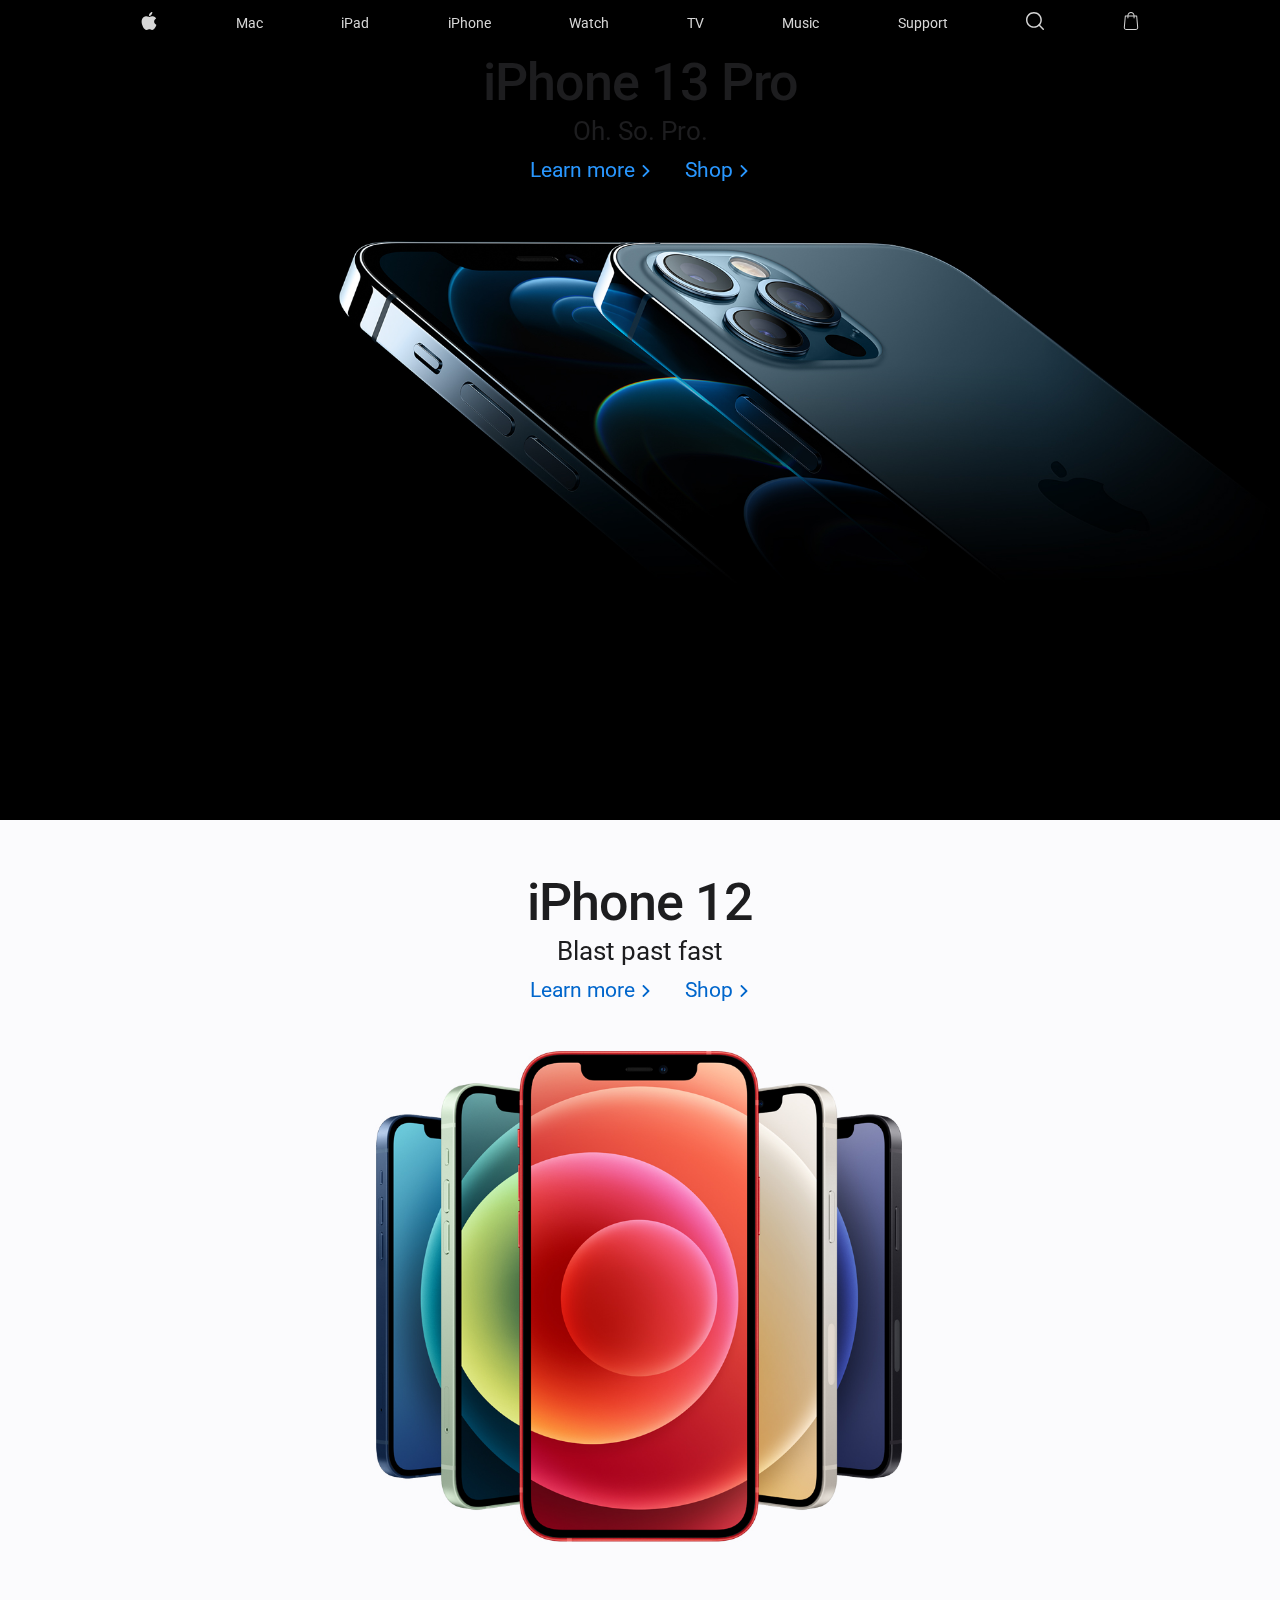
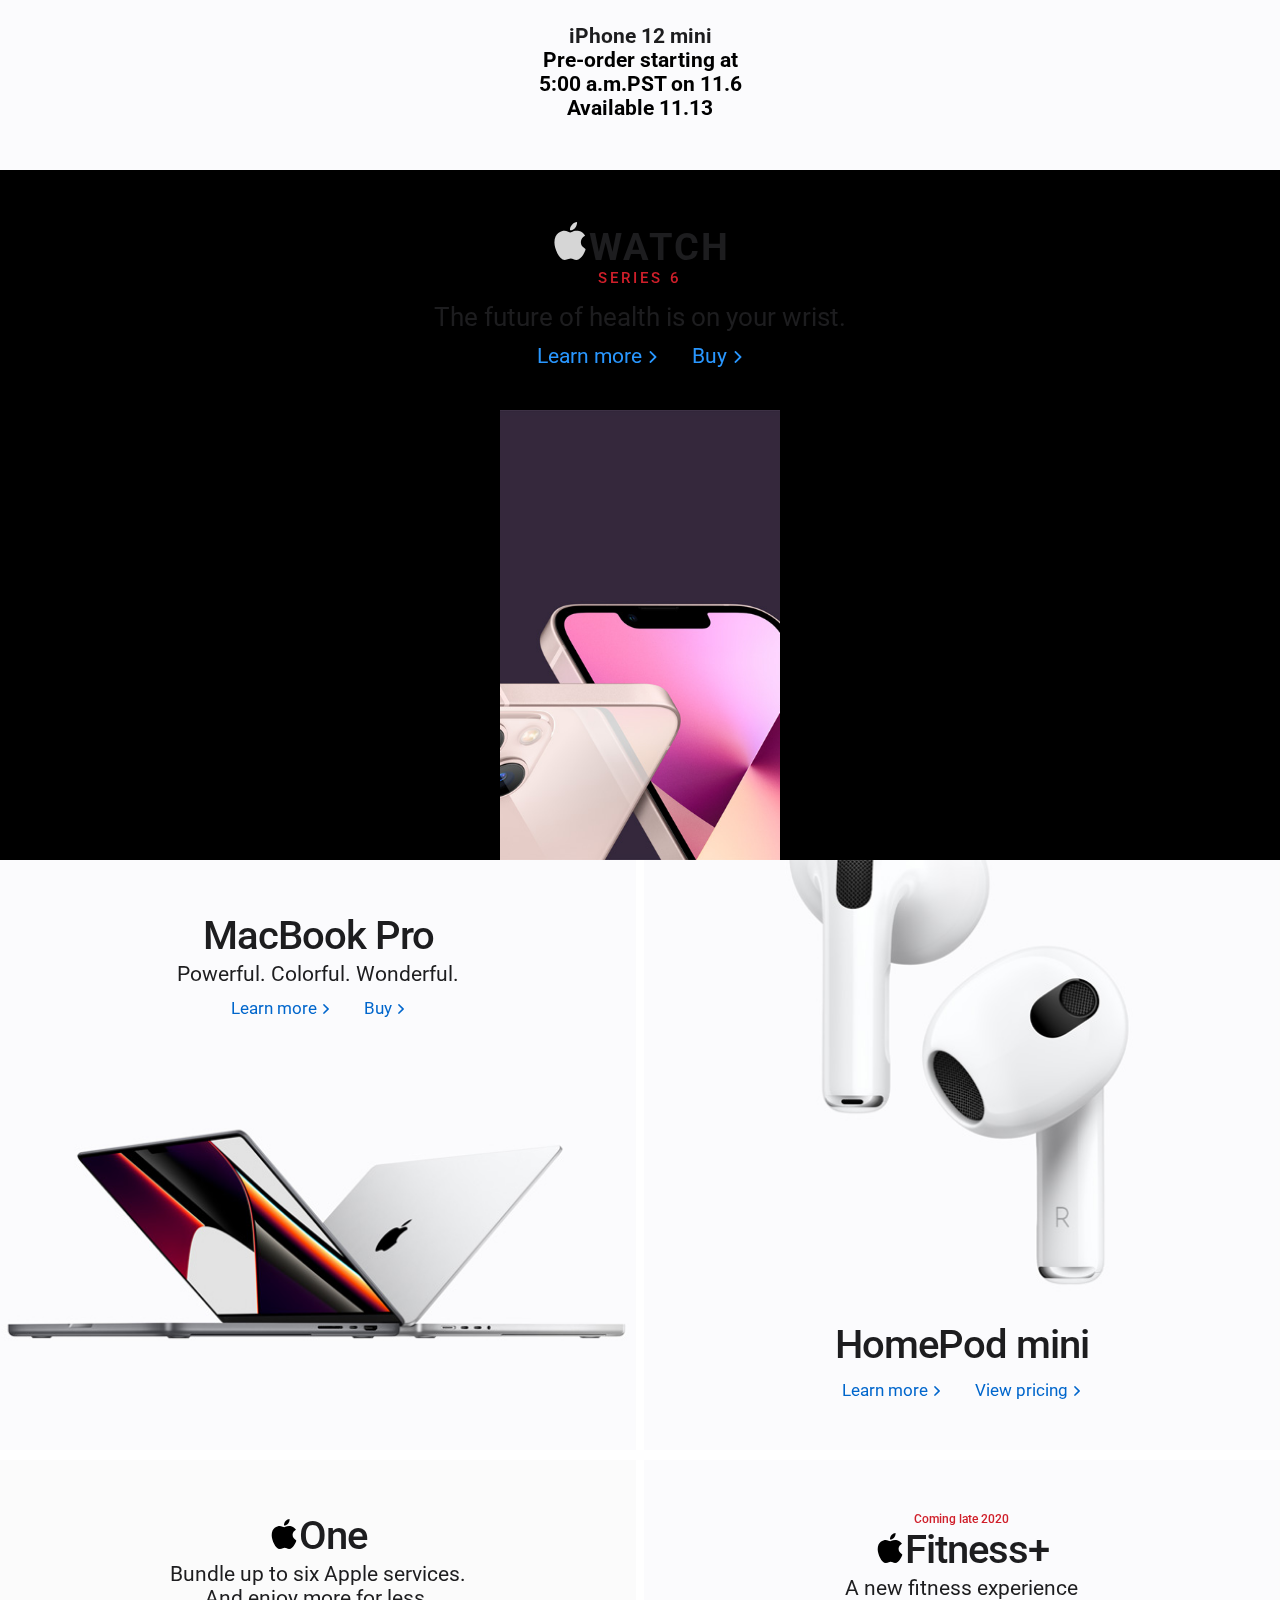
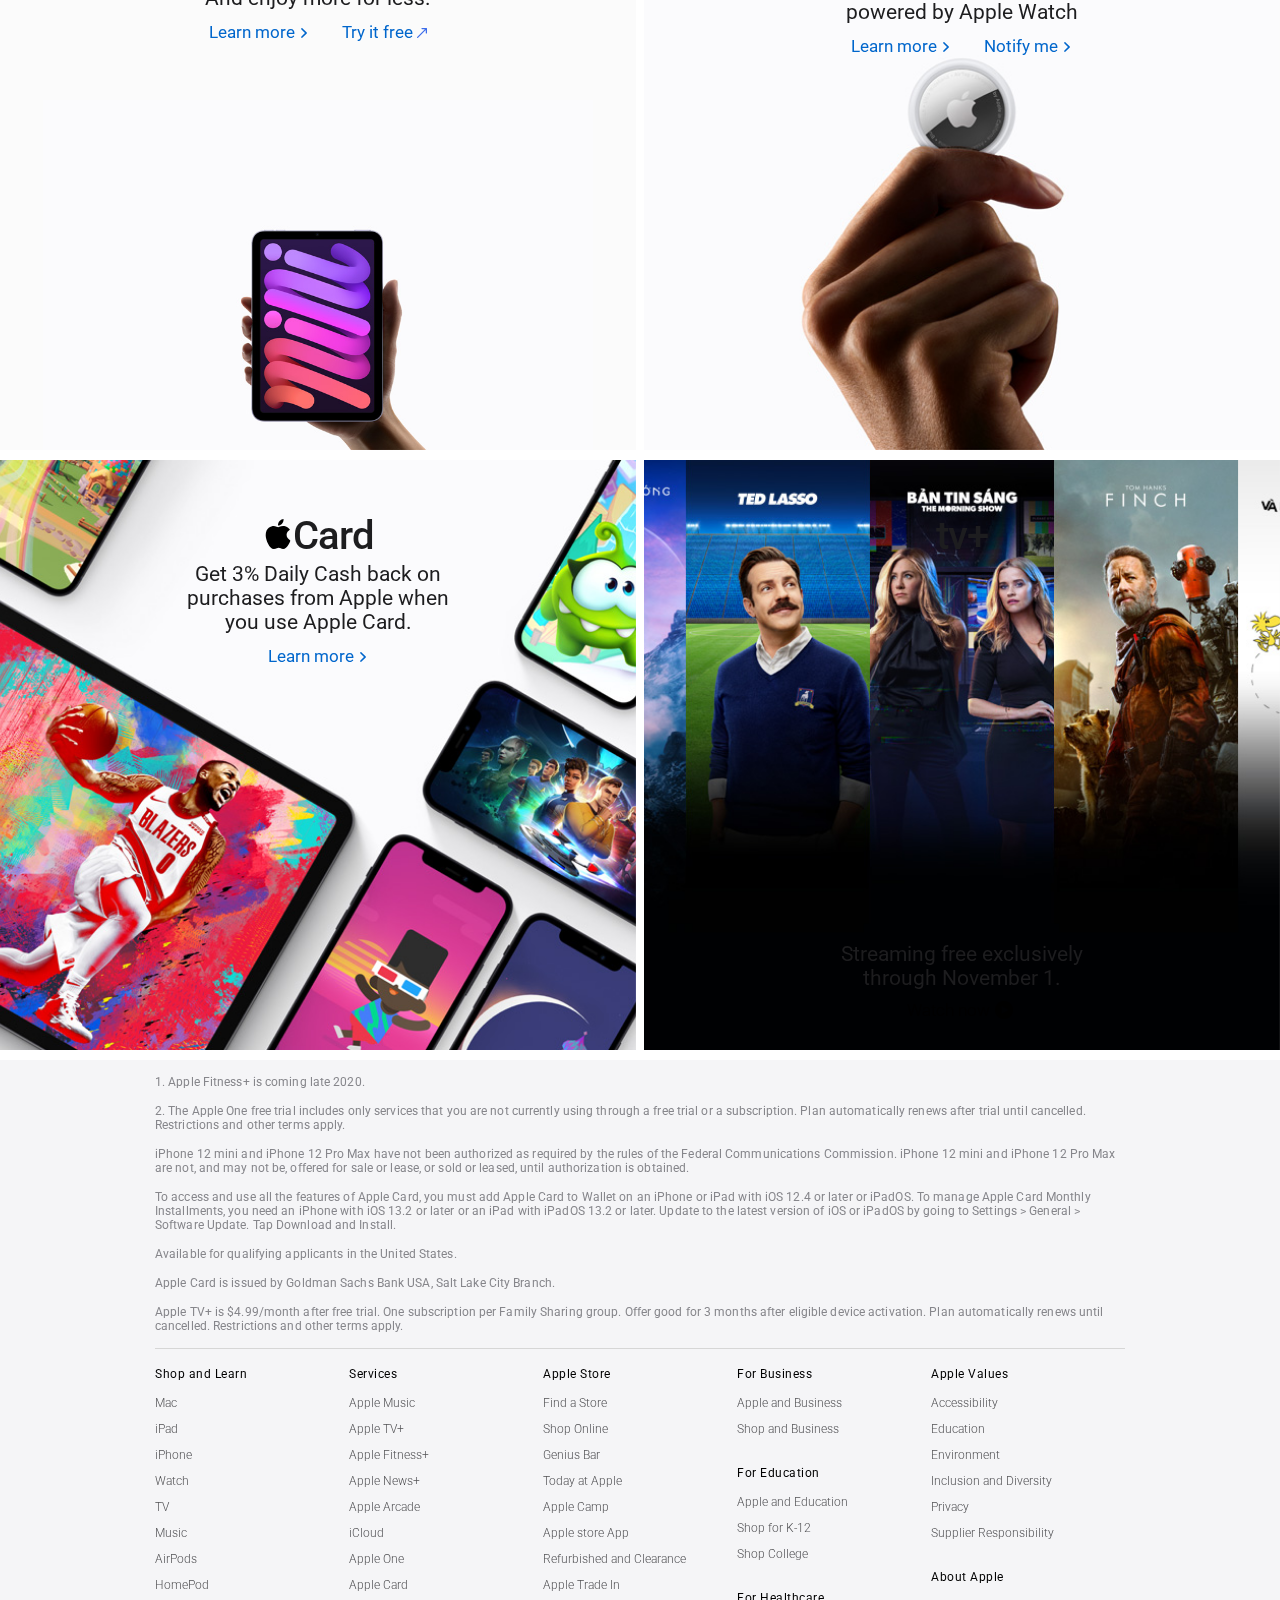
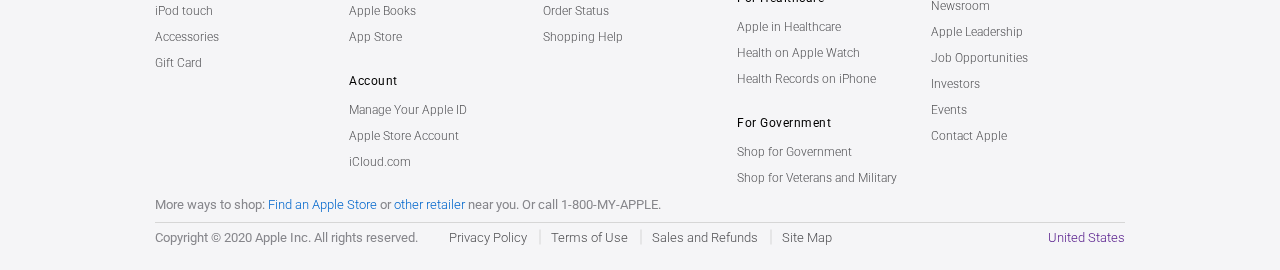
==== apple-clone/index.html @ 01c91af1 "add more img and edit title" ====
<!DOCTYPE html>
<html lang="en">
  <head>
    <meta charset="UTF-8" />
    <meta name="viewport" content="width=device-width, initial-scale=1.0" />
    <link
      href="https://fonts.googleapis.com/css2?family=Roboto:wght@300;400;500;700&display=swap"
      rel="stylesheet"
    />
    <link rel="stylesheet" href="style.css" />
    <link rel="icon" href="./img/fav-icon.png" type="image/x-icon" />
    <title>Apple (Hoàng Anh)</title>
  </head>
  <body>
    <!-- Header -->
    <header>
      <ul>
        <li><img src="./svg/apple.svg" alt="apple" /></li>
        <li>Mac</li>
        <li>iPad</li>
        <li>iPhone</li>
        <li>Watch</li>
        <li>TV</li>
        <li>Music</li>
        <li>Support</li>
        <li><img src="./svg/search.svg" alt="search" /></li>
        <li><img src="./svg/shopping-bag.svg" alt="shopping bag" /></li>
      </ul>
    </header>

    <!-- information -->
    <!-- <div class="information">
      <a href=""
        >Evaluate COVID-19 symptoms and understand next steps
        <img src="./svg/right-arrow.svg" alt="" />
      </a>
    </div>
    <div class="information information-2">
      <a href="">Shop online </a> and fet free, no-contact delivery, Specialist
      help, and more.
    </div> -->

    <!-- SECTIONS -->
    <section class="section1">
      <div
        class="background"
        style="background-image: url(./img/iPhone\ 12.jpg)"
      ></div>

      <div class="top__title">
        <h1>iPhone 13 Pro</h1>
        <h3>Oh. So. Pro.</h3>
        <div class="top__title--links">
          <a href=""
            >Learn more <img src="./svg/right-arrow-blue.svg" alt=""
          /></a>
          <a href="">Shop <img src="./svg/right-arrow-blue.svg" alt="" /></a>
        </div>
      </div>

      <!-- <div class="bottom__title">
        <h2>iPhone 12 pro Max</h2>
        <h2>Pre-order starting at</h2>
        <h2>5:00 a.m.PST on 11.6</h2>
        <h2>Available 11.13</h2>
      </div> -->
    </section>

    <section class="section2">
      <div
        class="background"
        style="background-image: url(./img/s-2.jpg)"
      ></div>

      <div class="top__title">
        <h1 class="black">iPhone 12</h1>
        <h3 class="black">Blast past fast</h3>
        <div class="top__title--links">
          <a href="" class="dark-blue"
            >Learn more <img src="./svg/right-arrow-darkBlue.svg" alt=""
          /></a>
          <a href="" class="dark-blue"
            >Shop <img src="./svg/right-arrow-darkBlue.svg" alt=""
          /></a>
        </div>
      </div>

      <div class="bottom__title">
        <h2 class="black">iPhone 12 mini</h2>
        <h2>Pre-order starting at</h2>
        <h2>5:00 a.m.PST on 11.6</h2>
        <h2>Available 11.13</h2>
      </div>
    </section>

    <section class="section3">
      <div
        class="background"
        style="background-image: url(./img/test/ip132.jpg)"
      ></div>

      <div class="top__title">
        <h1><img src="./svg/apple.svg" alt="apple" />WATCH</h1>
        <h4>SERIES 6</h4>
        <h3>The future of health is on your wrist.</h3>
        <div class="top__title--links">
          <a href=""
            >Learn more <img src="./svg/right-arrow-blue.svg" alt=""
          /></a>
          <a href="">Buy <img src="./svg/right-arrow-blue.svg" alt="" /></a>
        </div>
      </div>
    </section>

    <section class="section4">
      <div class="row">
        <div class="section4__item">
          <div
            class="background"
            style="background-image: url(./img/test/tile_macbookpro__cx0ur0qg9biq_large.jpg)"
          ></div>

          <div class="top__title">
            <h1 class="black">MacBook Pro</h1>
            <h3 class="black">Powerful. Colorful. Wonderful.</h3>
            <div class="top__title--links">
              <a href="" class="dark-blue"
                >Learn more <img src="./svg/right-arrow-darkBlue.svg" alt=""
              /></a>
              <a href="" class="dark-blue"
                >Buy <img src="./svg/right-arrow-darkBlue.svg" alt=""
              /></a>
            </div>
          </div>
        </div>

        <div class="section4__item">
          <div
            class="background"
            style="background-image: url(./img/test/tile_airpods__fuv6vgn42y2q_large.jpg)"
          ></div>

          <div class="top__title">
            <div class="homePod">
              <h1 class="black">HomePod mini</h1>
              <div class="top__title--links">
                <a href="" class="dark-blue"
                  >Learn more <img src="./svg/right-arrow-darkBlue.svg" alt=""
                /></a>
                <a href="" class="dark-blue"
                  >View pricing
                  <img src="./svg/right-arrow-darkBlue.svg" alt=""
                /></a>
              </div>
            </div>
          </div>
        </div>
      </div>

      <div class="row">
        <div class="section4__item">
          <div
            class="background one"
            style="background-image: url(./img/test/promo_ipad_mini__spq4zjcuuaie_large.jpg)"
          ></div>

          <div class="top__title">
            <h1 class="black">
              <img src="./svg/apple _black.svg" alt="apple" />One
            </h1>
            <h3 class="black">
              Bundle up to six Apple services. And enjoy more for less.
            </h3>
            <div class="top__title--links">
              <a href="" class="dark-blue"
                >Learn more <img src="./svg/right-arrow-darkBlue.svg" alt=""
              /></a>
              <a href="" class="dark-blue"
                >Try it free <img src="./svg/diagonal-arrow.svg" alt=""
              /></a>
            </div>
          </div>
        </div>

        <div class="section4__item">
          <div
            class="background"
            style="background-image: url(./img/test/promo_airtag__e6b73a64nno2_large.jpg)"
          ></div>

          <div class="top__title">
            <h4>Coming late 2020</h4>
            <h1 class="black">
              <img src="./svg/apple _black.svg" alt="apple" />Fitness+
            </h1>
            <h3 class="black">
              A new fitness experience powered by Apple Watch
            </h3>
            <div class="top__title--links">
              <a href="" class="dark-blue"
                >Learn more <img src="./svg/right-arrow-darkBlue.svg" alt=""
              /></a>
              <a href="" class="dark-blue"
                >Notify me <img src="./svg/right-arrow-darkBlue.svg" alt=""
              /></a>
            </div>
          </div>
        </div>
      </div>

      <div class="row">
        <div class="section4__item">
          <div
            class="background"
            style="background-image: url(./img/test/title_1.jpg)"
          ></div>

          <div class="top__title">
            <h1 class="black">
              <img src="./svg/apple _black.svg" alt="apple" />Card
            </h1>
            <h3 class="black">
              Get 3% Daily Cash back on purchases from Apple when you use Apple
              Card.
            </h3>
            <div class="top__title--links">
              <a href="" class="dark-blue"
                >Learn more <img src="./svg/right-arrow-darkBlue.svg" alt=""
              /></a>
            </div>
          </div>
        </div>

        <div class="section4__item">
          <div
            class="background"
            style="background-image: url(./img/test/title_2.jpg)"
          ></div>

          <div class="top__title">
            <h1 class="black">tv+</h1>
            <div class="subTitle">
              <h3 class="black">
                Streaming free exclusively through November 1.
              </h3>
              <a href="">Watch now <img src="./svg/play.svg" alt="" /></a>
            </div>
          </div>
        </div>
      </div>
    </section>

    <!-- FOOTER -->
    <footer class="footer">
      <div class="footer__wrapper">
        <ul>
          <li>1. Apple Fitness+ is coming late 2020.</li>
          <li>
            2. The Apple One free trial includes only services that you are not
            currently using through a free trial or a subscription. Plan
            automatically renews after trial until cancelled. Restrictions and
            other terms apply.
          </li>
          <li>
            iPhone 12 mini and iPhone 12 Pro Max have not been authorized as
            required by the rules of the Federal Communications Commission.
            iPhone 12 mini and iPhone 12 Pro Max are not, and may not be,
            offered for sale or lease, or sold or leased, until authorization is
            obtained.
          </li>
          <li>
            To access and use all the features of Apple Card, you must add Apple
            Card to Wallet on an iPhone or iPad with iOS 12.4 or later or
            iPadOS. To manage Apple Card Monthly Installments, you need an
            iPhone with iOS 13.2 or later or an iPad with iPadOS 13.2 or later.
            Update to the latest version of iOS or iPadOS by going to Settings >
            General > Software Update. Tap Download and Install.
          </li>
          <li>Available for qualifying applicants in the United States.</li>
          <li>
            Apple Card is issued by Goldman Sachs Bank USA, Salt Lake City
            Branch.
          </li>
          <li>
            Apple TV+ is $4.99/month after free trial. One subscription per
            Family Sharing group. Offer good for 3 months after eligible device
            activation. Plan automatically renews until cancelled. Restrictions
            and other terms apply.
          </li>
        </ul>

        <div class="footer__links">
          <div class="footer__links--column">
            <div class="footer__links--column-title">Shop and Learn</div>
            <a href="">Mac</a>
            <a href="">iPad</a>
            <a href="">iPhone</a>
            <a href="">Watch</a>
            <a href="">TV</a>
            <a href="">Music</a>
            <a href="">AirPods</a>
            <a href="">HomePod</a>
            <a href="">iPod touch</a>
            <a href="">Accessories</a>
            <a href="">Gift Card</a>
          </div>

          <div class="footer__links--column">
            <div class="footer__links--column-title">Services</div>
            <a href="">Apple Music</a>
            <a href="">Apple TV+</a>
            <a href="">Apple Fitness+</a>
            <a href="">Apple News+</a>
            <a href="">Apple Arcade</a>
            <a href="">iCloud</a>
            <a href="">Apple One</a>
            <a href="">Apple Card</a>
            <a href="">Apple Books</a>
            <a href="">App Store</a>
            <div class="footer__links--column-title">Account</div>
            <a href="">Manage Your Apple ID</a>
            <a href="">Apple Store Account</a>
            <a href="">iCloud.com</a>
          </div>

          <div class="footer__links--column">
            <div class="footer__links--column-title">Apple Store</div>
            <a href="">Find a Store</a>
            <a href="">Shop Online</a>
            <a href="">Genius Bar</a>
            <a href="">Today at Apple</a>
            <a href="">Apple Camp</a>
            <a href="">Apple store App</a>
            <a href="">Refurbished and Clearance</a>
            <a href="">Apple Trade In</a>
            <a href="">Order Status</a>
            <a href="">Shopping Help</a>
          </div>

          <div class="footer__links--column">
            <div class="footer__links--column-title">For Business</div>
            <a href="">Apple and Business</a>
            <a href="">Shop and Business</a>
            <div class="footer__links--column-title">For Education</div>
            <a href="">Apple and Education</a>
            <a href="">Shop for K-12</a>
            <a href="">Shop College</a>
            <div class="footer__links--column-title">For Healthcare</div>
            <a href="">Apple in Healthcare</a>
            <a href="">Health on Apple Watch</a>
            <a href="">Health Records on iPhone</a>
            <div class="footer__links--column-title">For Government</div>
            <a href="">Shop for Government</a>
            <a href="">Shop for Veterans and Military</a>
          </div>

          <div class="footer__links--column">
            <div class="footer__links--column-title">Apple Values</div>
            <a href="">Accessibility</a>
            <a href="">Education</a>
            <a href="">Environment</a>
            <a href="">Inclusion and Diversity</a>
            <a href="">Privacy</a>
            <a href="">Supplier Responsibility</a>
            <div class="footer__links--column-title">About Apple</div>
            <a href="">Newsroom</a>
            <a href="">Apple Leadership</a>
            <a href="">Job Opportunities</a>
            <a href="">Investors</a>
            <a href="">Events</a>
            <a href="">Contact Apple</a>
          </div>
        </div>

        <div class="footer__more">
          More ways to shop: <a href="">Find an Apple Store</a> or
          <a href="">other retailer</a> near you. Or call 1-800-MY-APPLE.
        </div>

        <div class="footer__copyright">
          <p>Copyright © 2020 Apple Inc. All rights reserved.</p>
          <a href="">United States</a>

          <div class="links">
            <a href="">Privacy Policy</a>
            <a href="">Terms of Use</a>
            <a href="">Sales and Refunds</a>
            <a href="">Site Map</a>
          </div>
        </div>
      </div>
    </footer>
  </body>
</html>
---- apple-clone/style.css ----
:root {
  --greyDark: #333333;
  --greyDark2: #1D1D1F;
  --greyLight: #d6d6d6;
  --greyLight2: #a1a1a6;
  --white: #f5f5f7;
  --text: #1d1d1f;
  --blue: #0071e3;
  --a: #2997ff;
}

* {
  margin: 0;
  padding: 0;
  -webkit-box-sizing: border-box;
          box-sizing: border-box;
}

body {
  font-family: "Roboto", sans-serif;
  font-size: 14px;
}

a {
  text-decoration: none;
  font-weight: 300;
}

a:hover {
  text-decoration: underline;
}

.black {
  color: var(--text) !important;
}

.dark-blue {
  color: #06c !important;
}

header {
  width: 100%;
  height: 45px;
  background: rgba(0, 0, 0, 0.8);
  position: fixed;
  top: 0;
  left: 0;
  z-index: 9999;
  -webkit-backdrop-filter: saturate(180%) blur(20px);
          backdrop-filter: saturate(180%) blur(20px);
}

header ul {
  height: 100%;
  width: 100%;
  max-width: 1000px;
  margin: auto;
  display: -webkit-box;
  display: -ms-flexbox;
  display: flex;
  -webkit-box-align: center;
      -ms-flex-align: center;
          align-items: center;
  -webkit-box-pack: justify;
      -ms-flex-pack: justify;
          justify-content: space-between;
  color: var(--greyLight);
}

header ul li {
  cursor: pointer;
  list-style: none;
}

header ul li:hover {
  color: #fff;
}

header ul li img {
  width: 18px;
  height: 18px;
}

.information {
  height: 45px;
  width: 100%;
  background: var(--blue);
  text-align: center;
  line-height: 45px;
  margin-top: 45px;
}

.information img {
  width: 10px;
}

.information a {
  color: #fff;
}

.information-2 {
  background: #fff;
  color: var(--text);
  margin: 0;
}

.information-2 a {
  color: var(--blue);
}

.top__title {
  margin-top: 52px;
  color: var(--greyDark2);
  text-align: center;
  z-index: 3;
}

.top__title h1 {
  font-size: 52px;
  font-weight: 500;
  letter-spacing: -1px;
}

.top__title h3 {
  margin-top: 3px;
  font-size: 26px;
  font-weight: 400;
}

.top__title h4 {
  font-size: 15px;
  font-weight: 500;
  letter-spacing: 3px;
  margin-bottom: 15px;
  color: #d01f2a;
}

.top__title--links {
  margin-top: 12px;
}

.top__title--links a {
  font-size: 21px;
  font-weight: 400;
  color: var(--a);
}

.top__title--links a:nth-child(2) {
  margin-left: 30px;
}

.top__title--links a img {
  width: 12px;
}

.bottom__title {
  position: absolute;
  left: 50%;
  -webkit-transform: translateX(-50%);
          transform: translateX(-50%);
  bottom: 50px;
  text-align: center;
  z-index: 3;
}

/* .bottom__title h2 {
  font-size: 21px;
  font-weight: 400;
  line-height: 30px;
  color: var(--greyLight2);
}

.bottom__title h2:nth-child(1) {
  color: var(--white);
  font-weight: 600;
}

.bottom__title h2:nth-child(4) {
  margin-top: 20px;
} */

.background {
  position: absolute;
  bottom: 0;
  left: 0;
  width: 100%;
  height: 120%;
  background-size: cover;
  background-position: center;
  z-index: -1;
}

.section1 {
  height: 820px;
  width: 100%;
  position: relative;
  overflow: hidden;
}

.section1 .background {
  top: -13%;
}

.section2 {
  height: 950px;
  position: relative;
  width: 100%;
  overflow: hidden;
}

.section2 .background {
  top: -13%;
}

.section3 {
  width: 100%;
  height: 690px;
  overflow: hidden;
  position: relative;
  background: #000;
}

.section3 h1 {
  font-size: 38px;
  font-weight: 700;
  letter-spacing: 2px;
}

.section3 h1 img {
  width: 38px;
}

.section3 .background {
  width: 280px;
  height: 450px;
  left: 50%;
  -webkit-transform: translateX(-50%);
          transform: translateX(-50%);
  z-index: 1;
}

.section4 {
  width: 100%;
  display: -webkit-box;
  display: -ms-flexbox;
  display: flex;
  -webkit-box-orient: vertical;
  -webkit-box-direction: normal;
      -ms-flex-direction: column;
          flex-direction: column;
  overflow: hidden;
}

.section4 .row {
  width: 100%;
  display: -webkit-box;
  display: -ms-flexbox;
  display: flex;
  -webkit-box-align: center;
      -ms-flex-align: center;
          align-items: center;
  -webkit-box-pack: justify;
      -ms-flex-pack: justify;
          justify-content: space-between;
  margin-bottom: 10px;
}

.section4__item {
  height: 590px;
  -webkit-box-flex: 0.497;
      -ms-flex: 0.497;
          flex: 0.497;
  position: relative;
  overflow: hidden;
  display: -webkit-box;
  display: -ms-flexbox;
  display: flex;
  width: 100%;
  -webkit-box-pack: center;
      -ms-flex-pack: center;
          justify-content: center;
  background: #fbfbfb;
}

.section4__item h1 {
  font-size: 40px;
}

.section4__item h1 img {
  width: 30px;
}

.section4__item h3 {
  max-width: 298px;
  font-size: 21px;
  font-weight: 400;
}

.section4__item h4 {
  font-size: 12px;
  letter-spacing: normal;
  margin-bottom: 0;
}

.section4__item a {
  font-size: 17px;
}

.section4__item a img {
  width: 10px;
}

.section4__item .background {
  height: 100%;
  left: 50%;
  -webkit-transform: translateX(-50%);
          transform: translateX(-50%);
  z-index: 2;
}

.section4__item .homePod {
  position: absolute;
  left: 50%;
  -webkit-transform: translateX(-50%);
          transform: translateX(-50%);
  bottom: 50px;
}

.section4__item .one {
  width: 550px;
  height: 350px;
}

.section4__item .subTitle {
  position: absolute;
  bottom: 30px;
  left: 50%;
  -webkit-transform: translateX(-50%);
          transform: translateX(-50%);
}

.section4__item .subTitle a {
  height: 20px;
  width: 110px;
  margin: auto;
  margin-top: 10px;
  color: #000;
  display: -webkit-box;
  display: -ms-flexbox;
  display: flex;
  -webkit-box-align: center;
      -ms-flex-align: center;
          align-items: center;
}

.section4__item .subTitle a img {
  width: 18px;
  margin-left: 5px;
}

.footer {
  width: 100%;
  height: 810px;
  background: var(--white);
  display: -webkit-box;
  display: -ms-flexbox;
  display: flex;
  -webkit-box-pack: center;
      -ms-flex-pack: center;
          justify-content: center;
}

.footer__wrapper {
  width: 970px;
}

.footer ul {
  font-size: 12px;
  list-style: none;
  color: #86868b;
  border-bottom: 1px solid var(--greyLight);
}

.footer ul li {
  margin: 15px 0;
  letter-spacing: 0.1px;
}

.footer__links {
  width: 100%;
  display: -webkit-box;
  display: -ms-flexbox;
  display: flex;
}

.footer__links--column {
  width: 200px;
  display: -webkit-box;
  display: -ms-flexbox;
  display: flex;
  -webkit-box-orient: vertical;
  -webkit-box-direction: normal;
      -ms-flex-direction: column;
          flex-direction: column;
}

.footer__links--column-title {
  font-weight: 400;
  font-size: 12px;
  margin-top: 18px;
  margin-bottom: 15px;
  letter-spacing: 0.5px;
}

.footer__links--column a {
  font-size: 12px;
  color: #515154;
  margin-bottom: 12px;
}

.footer__more {
  font-size: 13px;
  color: #86868b;
  padding-bottom: 10px;
  border-bottom: 1px solid var(--greyLight);
}

.footer__more a {
  color: #06c;
}

.footer__copyright {
  width: 100%;
  height: 20px;
  display: -webkit-box;
  display: -ms-flexbox;
  display: flex;
  -webkit-box-align: center;
      -ms-flex-align: center;
          align-items: center;
  -webkit-box-pack: justify;
      -ms-flex-pack: justify;
          justify-content: space-between;
  font-size: 13px;
  color: #86868b;
  margin-top: 4px;
  position: relative;
}

.footer__copyright .links {
  position: absolute;
  top: 50%;
  left: 50%;
  -webkit-transform: translate(-50%, -50%);
          transform: translate(-50%, -50%);
}

.footer__copyright .links a {
  padding: 0 10px;
  color: #515154;
  border-left: 1px solid var(--greyLight);
}

.footer__copyright .links a:nth-child(1) {
  border: none;
}
/*# sourceMappingURL=style.css.map */
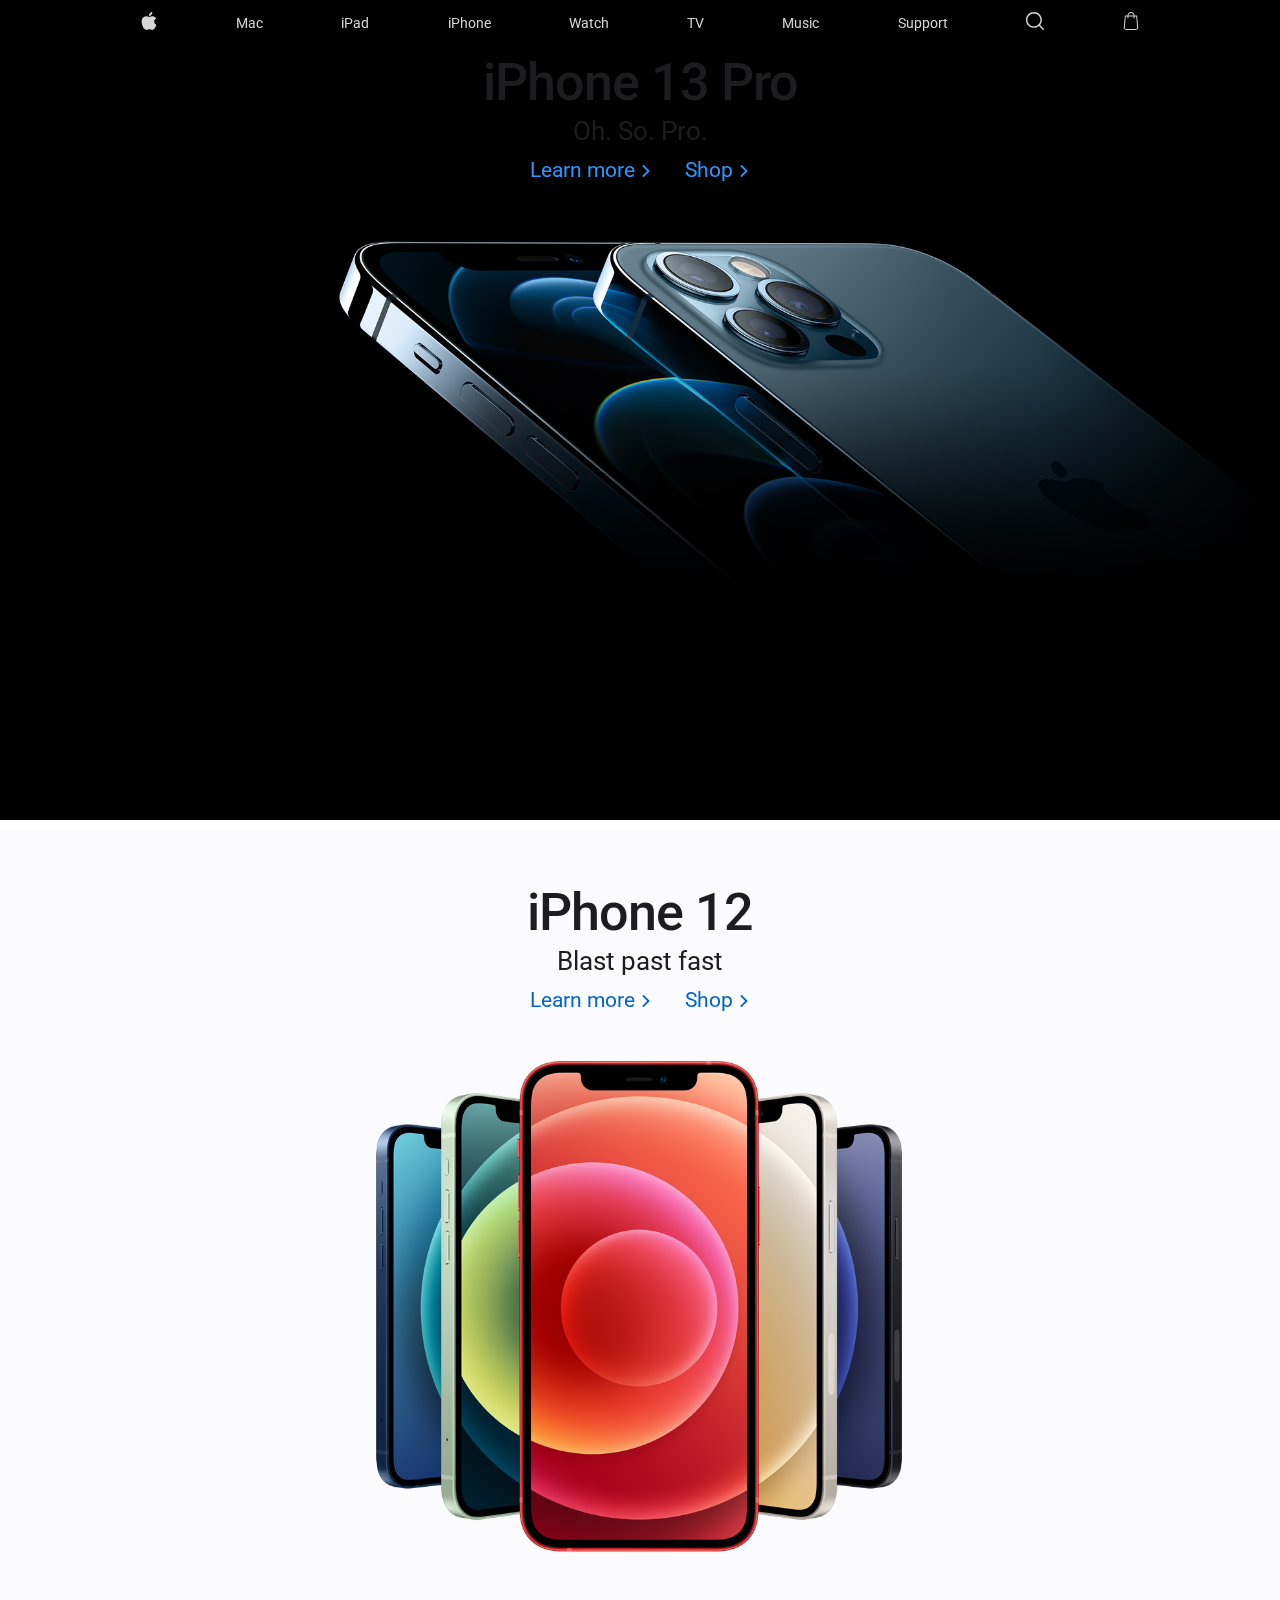
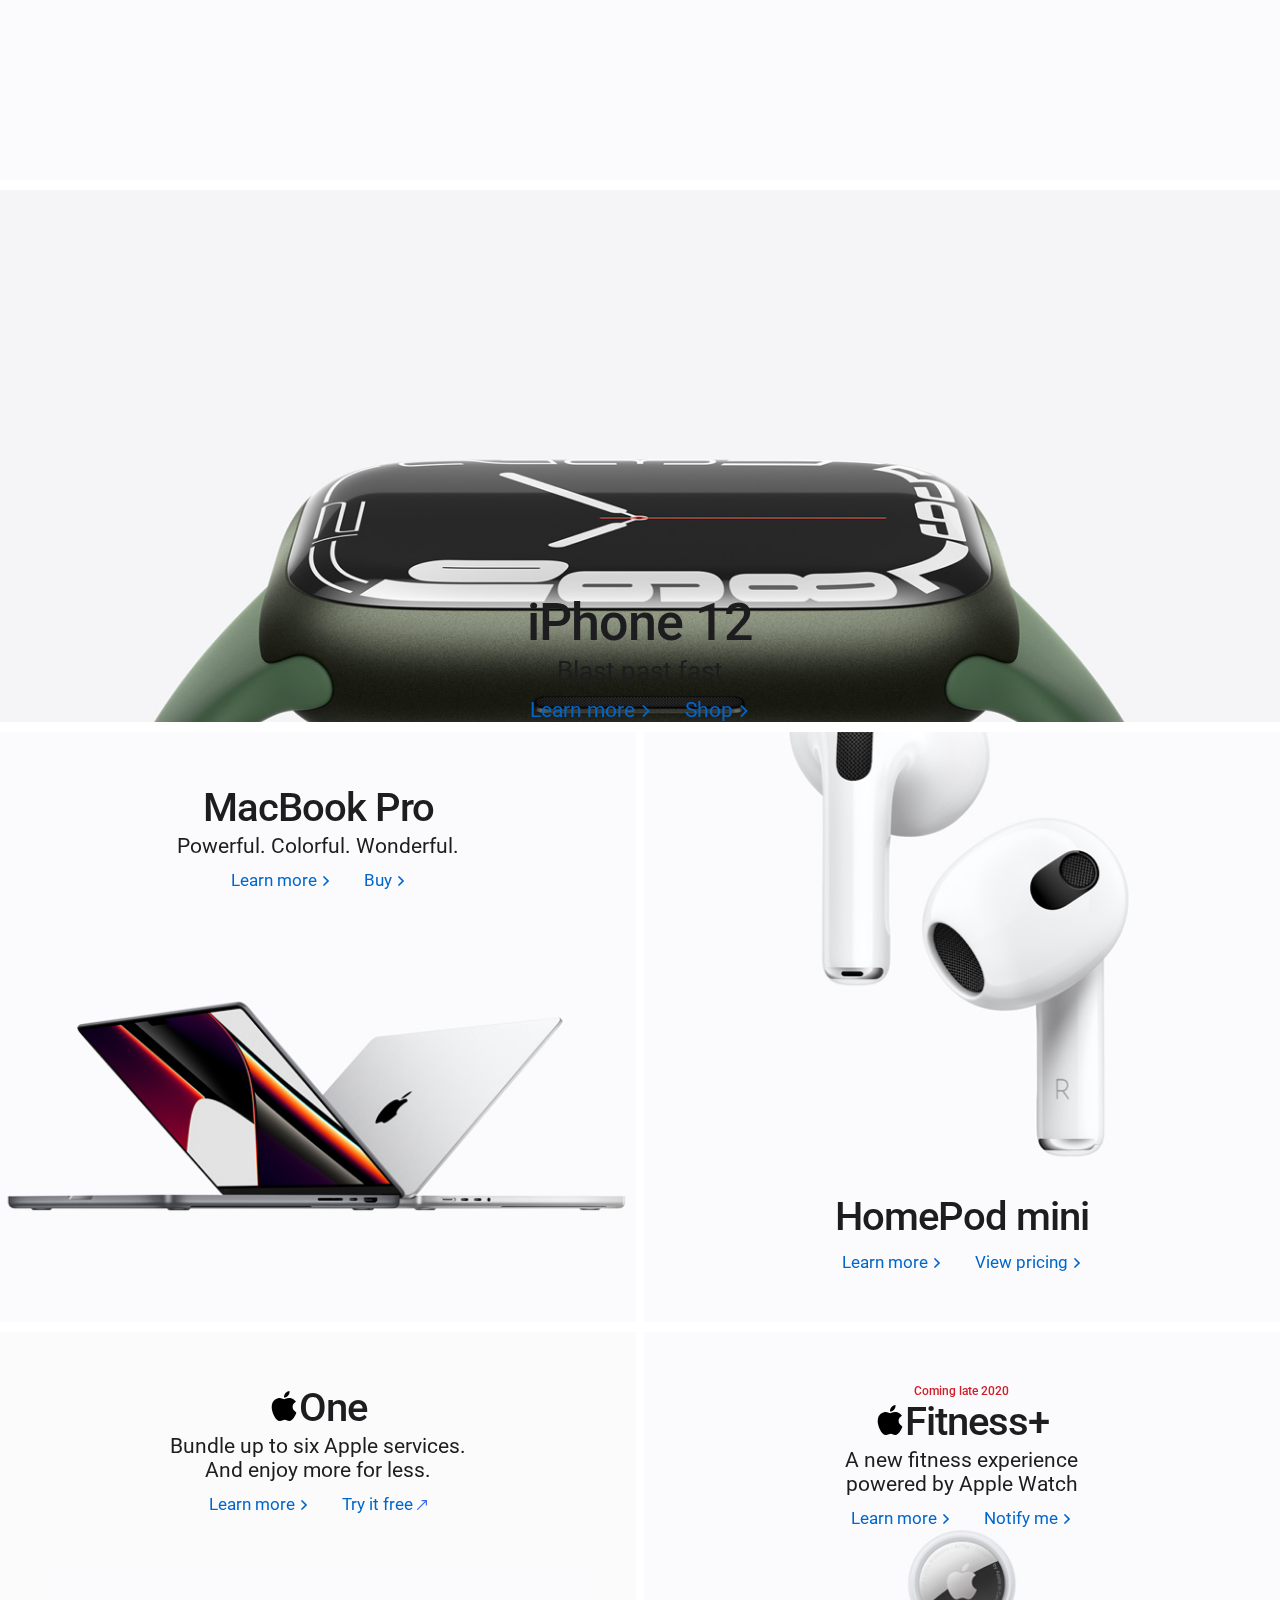
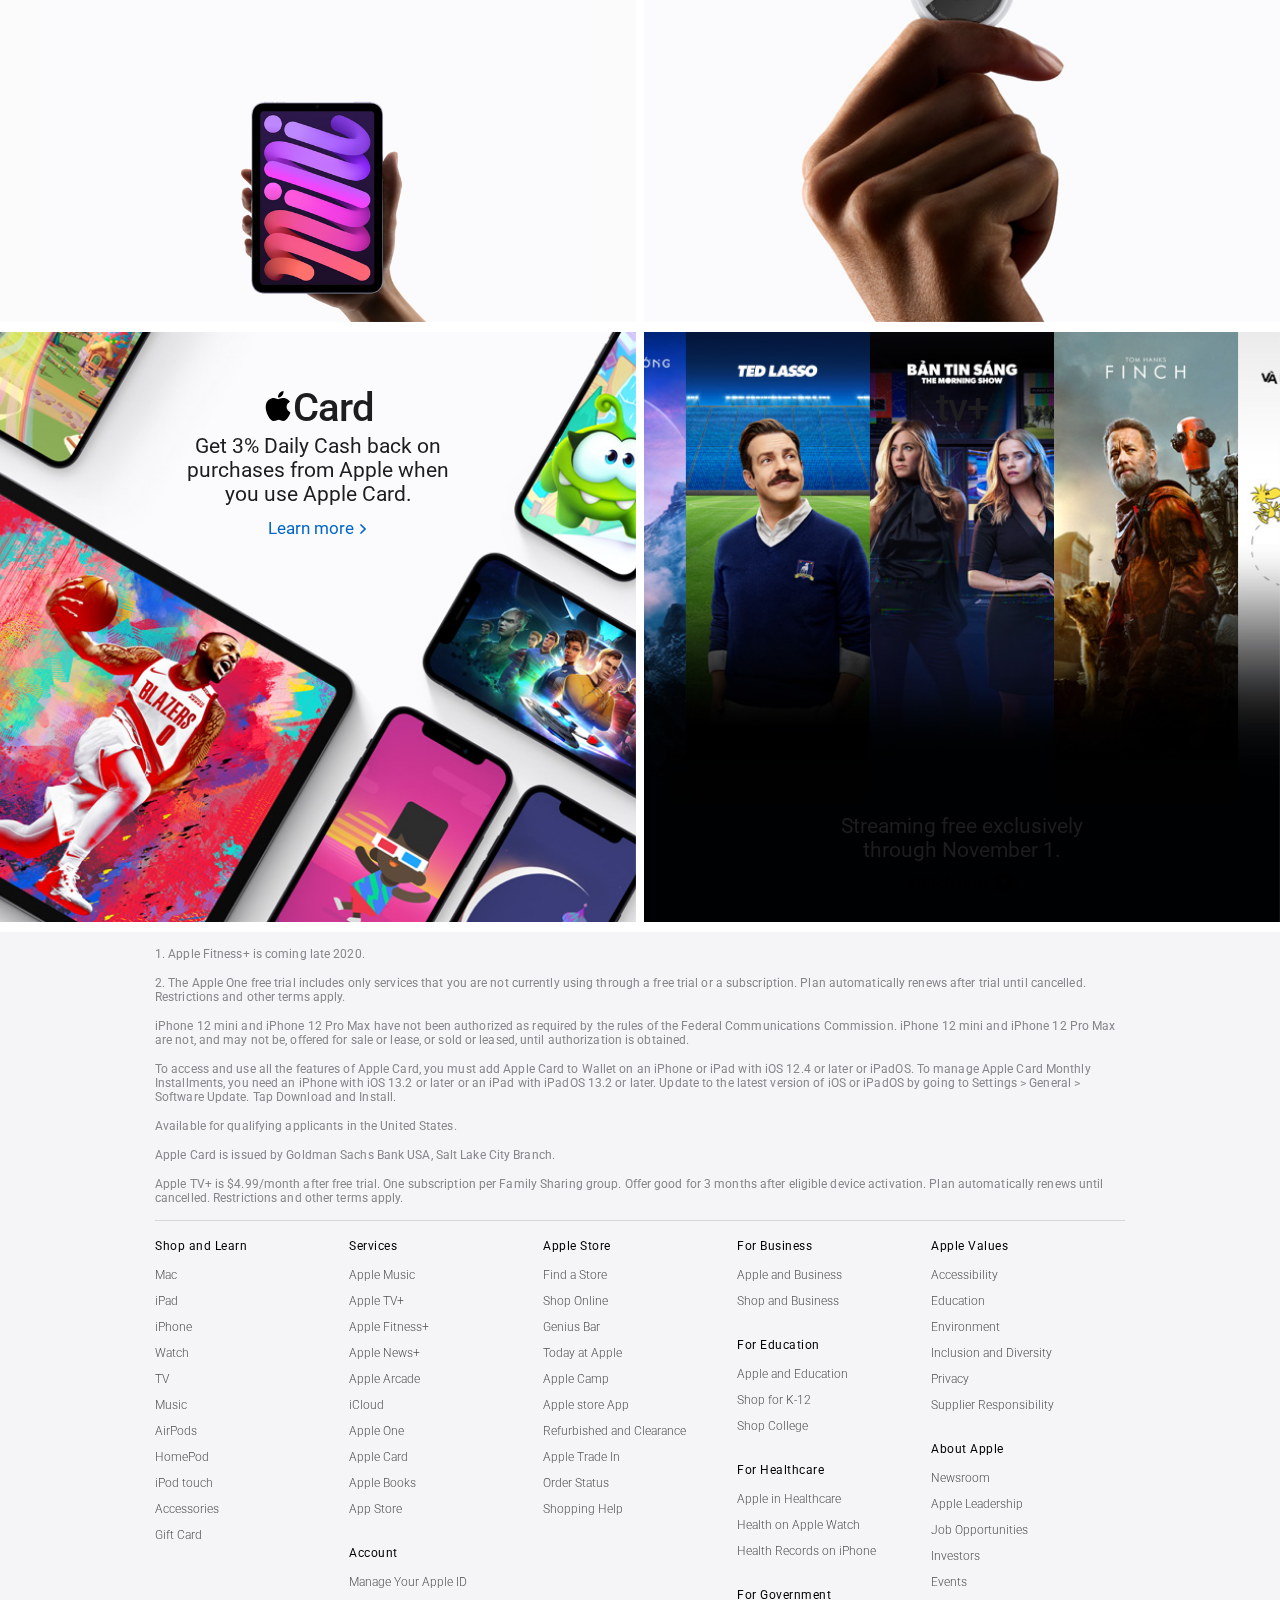
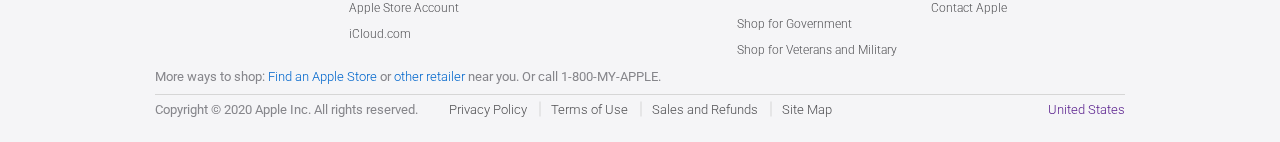
==== commit b0fd0224: "done watch 90%" ====
--- a/apple-clone/index.html
+++ b/apple-clone/index.html
@@ -84,16 +84,40 @@
           /></a>
         </div>
       </div>
-
+<!-- 
       <div class="bottom__title">
         <h2 class="black">iPhone 12 mini</h2>
         <h2>Pre-order starting at</h2>
         <h2>5:00 a.m.PST on 11.6</h2>
         <h2>Available 11.13</h2>
-      </div>
+      </div> -->
     </section>
 
-    <section class="section3">
+    <section class="section22">
+      <div
+        class="background"
+        style="background-image: url(./img/test/hero_Watch.jpg)"
+      ></div>
+
+      <div class="top__title">
+        <h1 class="black">iPhone 12</h1>
+        <h3 class="black">Blast past fast</h3>
+        <div class="top__title--links">
+          <a href="" class="dark-blue"
+            >Learn more <img src="./svg/right-arrow-darkBlue.svg" alt=""
+          /></a>
+          <a href="" class="dark-blue"
+            >Shop <img src="./svg/right-arrow-darkBlue.svg" alt=""
+          /></a>
+        </div>
+      </div>
+
+      <!-- <div class="bottom__title2">
+
+      </div> -->
+    </section>
+
+    <!-- <section class="section3">
       <div
         class="background"
         style="background-image: url(./img/test/ip132.jpg)"
@@ -110,7 +134,7 @@
           <a href="">Buy <img src="./svg/right-arrow-blue.svg" alt="" /></a>
         </div>
       </div>
-    </section>
+    </section> -->
 
     <section class="section4">
       <div class="row">
--- a/apple-clone/style.css
+++ b/apple-clone/style.css
@@ -206,10 +206,42 @@
   position: relative;
   width: 100%;
   overflow: hidden;
+  margin-top: 10px;
 }
 
 .section2 .background {
   top: -13%;
+}
+
+
+.section22 {
+  height: 600x;
+  position: relative;
+  width: 100%;
+  overflow: hidden;
+  margin-top: 10px;
+  padding-top: 350px;
+}
+
+.bottom__title2 {
+  position: absolute;
+  top: 600px;
+  left: 0;
+  right: 0;
+  bottom: 50px;
+  text-align: center;
+  z-index: 3;
+  background-color: #f5f5f7;
+  width: 100%;
+  height: 100%;
+}
+
+.section22 .background {
+  top: 0;
+  left: 0;
+  right: 0;
+  width: 100%;
+  height: 600px;
 }
 
 .section3 {
@@ -240,6 +272,7 @@
 }
 
 .section4 {
+  margin-top: 10px;
   width: 100%;
   display: -webkit-box;
   display: -ms-flexbox;
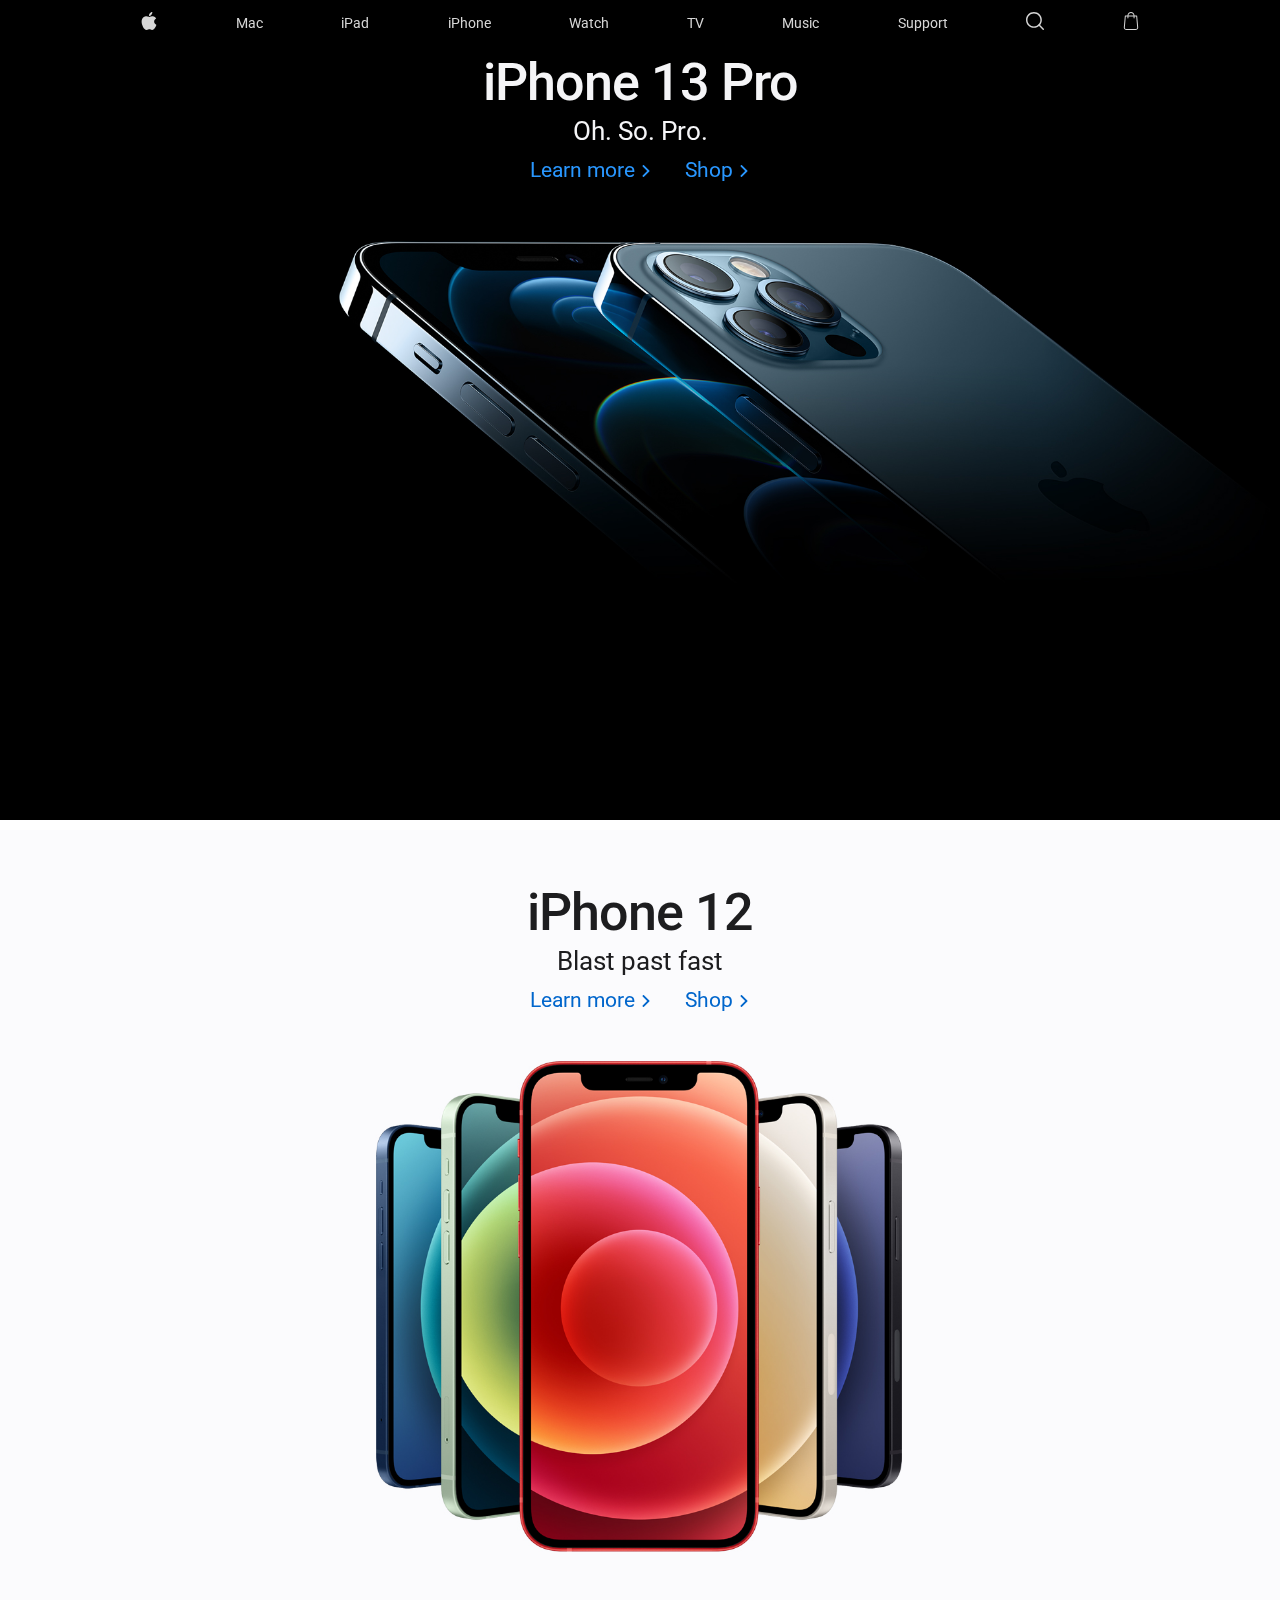
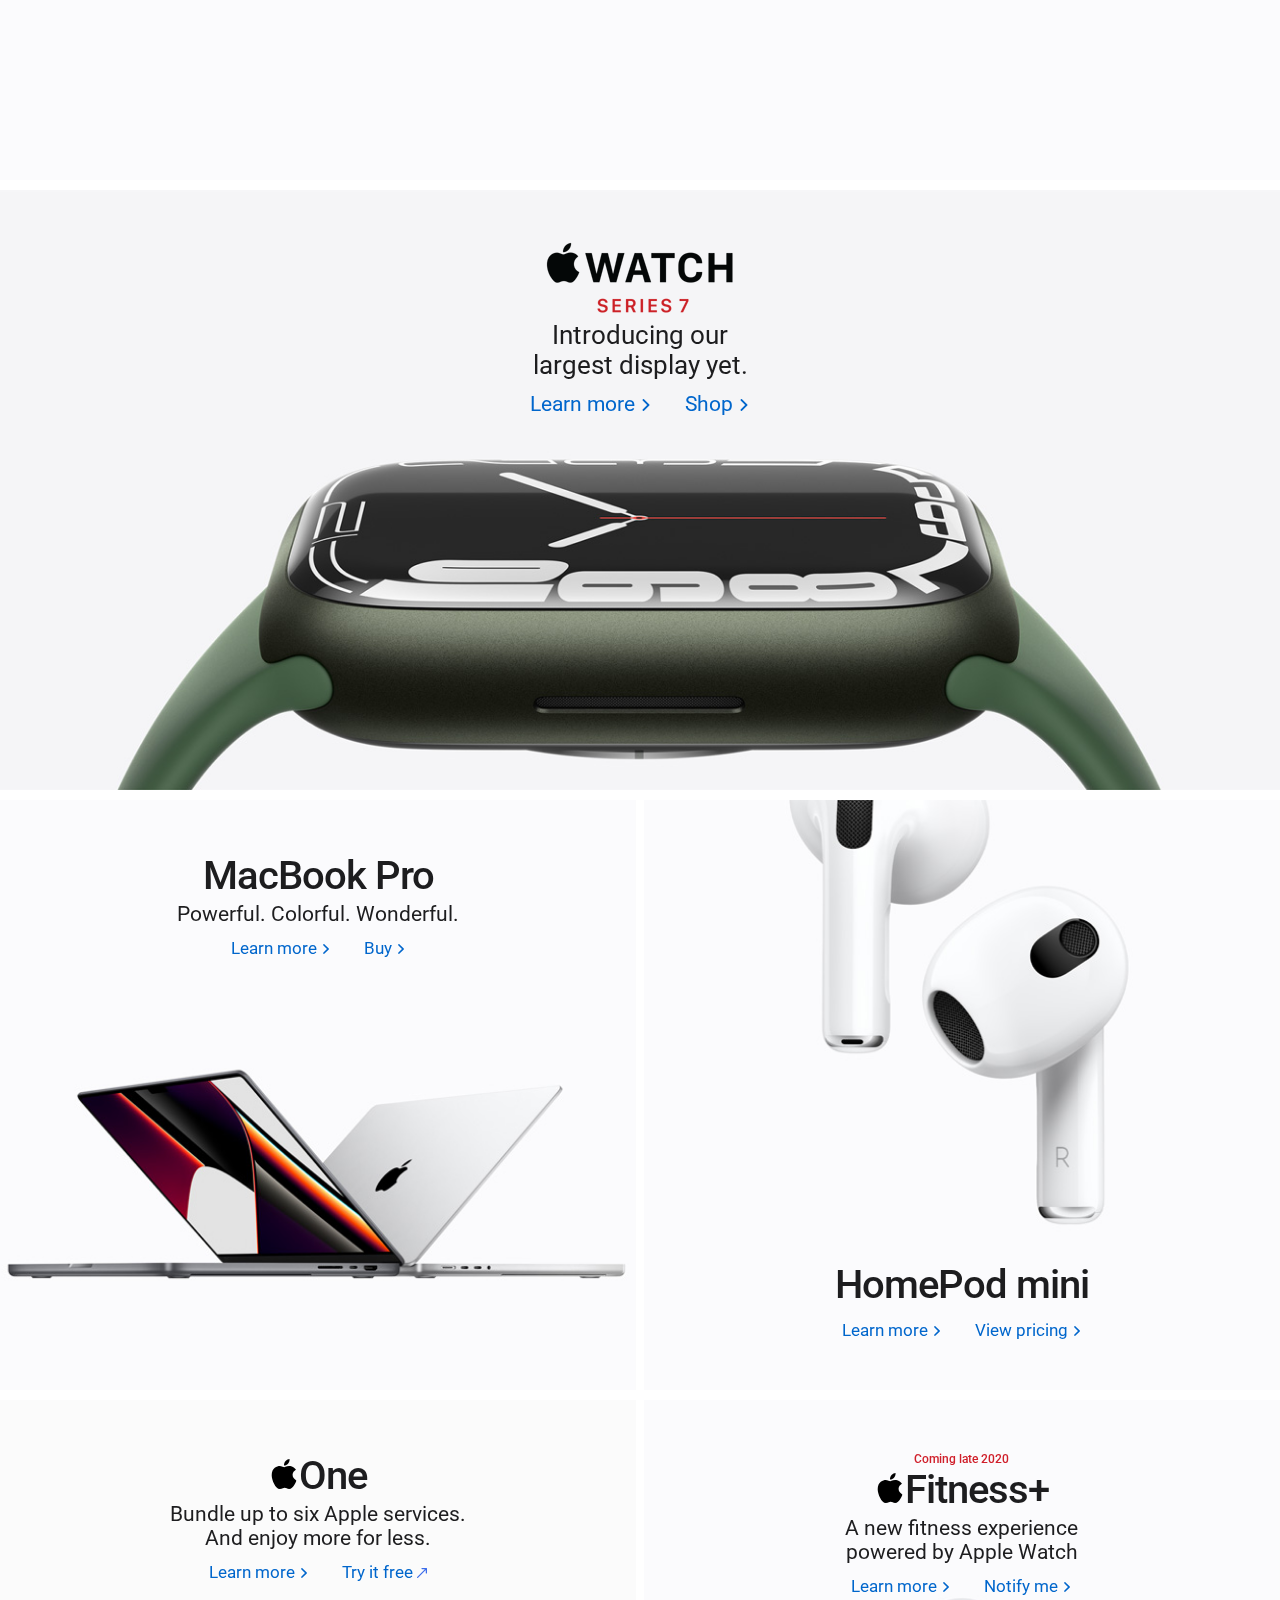
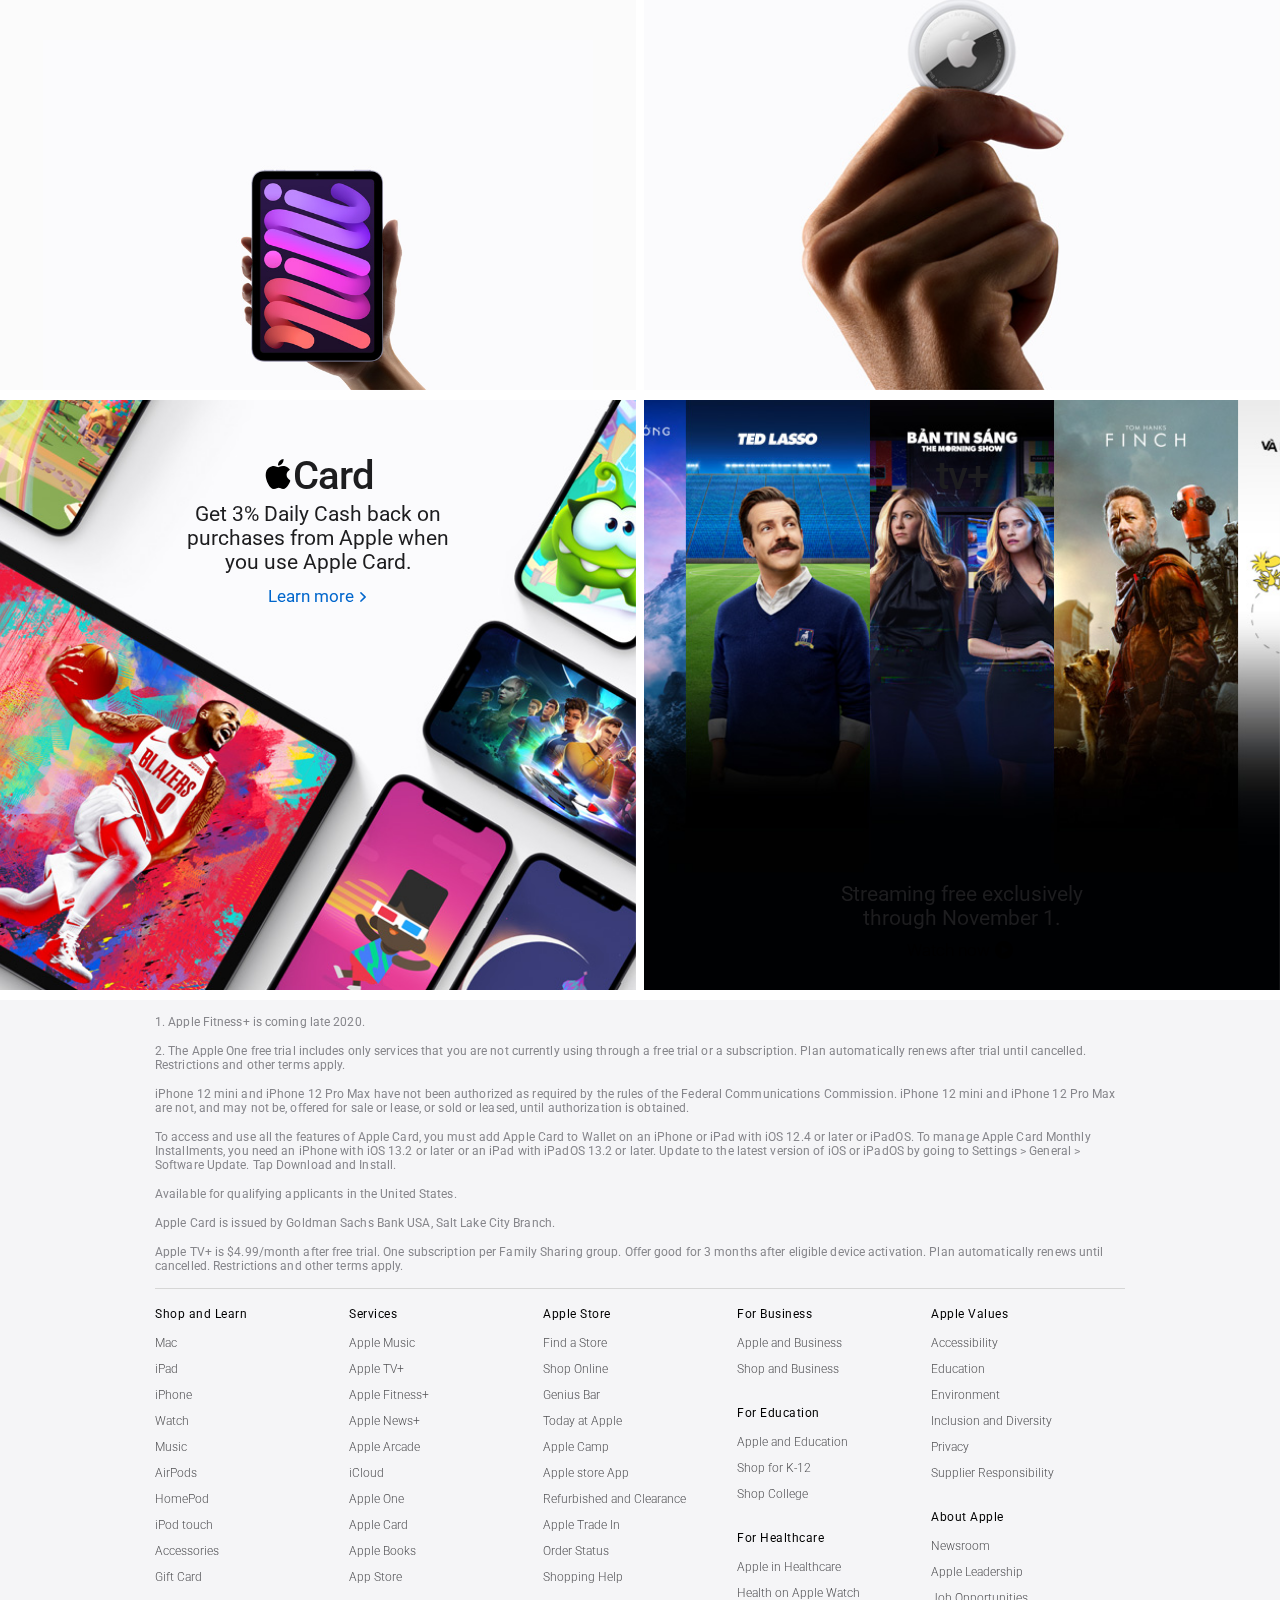
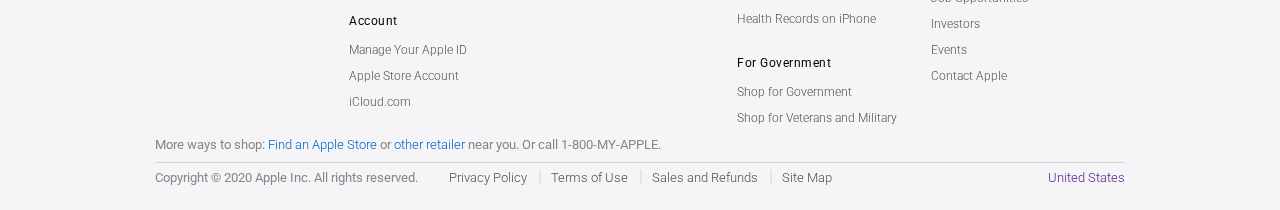
==== commit 9ffb1271: "maybe done font-end" ====
--- a/apple-clone/index.html
+++ b/apple-clone/index.html
@@ -48,8 +48,8 @@
       ></div>
 
       <div class="top__title">
-        <h1>iPhone 13 Pro</h1>
-        <h3>Oh. So. Pro.</h3>
+        <h1 style="color: #f5f5f7;">iPhone 13 Pro</h1>
+        <h3 style="color: #f5f5f7;">Oh. So. Pro.</h3>
         <div class="top__title--links">
           <a href=""
             >Learn more <img src="./svg/right-arrow-blue.svg" alt=""
@@ -72,7 +72,7 @@
         style="background-image: url(./img/s-2.jpg)"
       ></div>
 
-      <div class="top__title">
+      <div class="top__title2">
         <h1 class="black">iPhone 12</h1>
         <h3 class="black">Blast past fast</h3>
         <div class="top__title--links">
@@ -99,9 +99,9 @@
         style="background-image: url(./img/test/hero_Watch.jpg)"
       ></div>
 
-      <div class="top__title">
-        <h1 class="black">iPhone 12</h1>
-        <h3 class="black">Blast past fast</h3>
+      <div class="top__title2">
+        <img src="./img/watch_logo_lte__sd64ksudvayy_large.png" alt="apple" />
+        <h3>Introducing our largest display yet.</h3>
         <div class="top__title--links">
           <a href="" class="dark-blue"
             >Learn more <img src="./svg/right-arrow-darkBlue.svg" alt=""
@@ -320,7 +320,6 @@
             <a href="">iPad</a>
             <a href="">iPhone</a>
             <a href="">Watch</a>
-            <a href="">TV</a>
             <a href="">Music</a>
             <a href="">AirPods</a>
             <a href="">HomePod</a>
--- a/apple-clone/style.css
+++ b/apple-clone/style.css
@@ -115,6 +115,10 @@
   z-index: 3;
 }
 
+
+
+
+
 .top__title h1 {
   font-size: 52px;
   font-weight: 500;
@@ -153,6 +157,56 @@
   width: 12px;
 }
 
+
+.top__title2 {
+  position: absolute;
+  top: 0;
+  left: 40%;
+  right: 40%;
+  margin-top: 52px;
+  color: var(--greyDark2);
+  text-align: center;
+  z-index: 3;
+}
+
+.top__title2 h1 {
+  font-size: 52px;
+  font-weight: 500;
+  letter-spacing: -1px;
+}
+
+.top__title2 h3 {
+  margin-top: 3px;
+  font-size: 26px;
+  font-weight: 400;
+}
+
+.top__title2 h4 {
+  font-size: 15px;
+  font-weight: 500;
+  letter-spacing: 3px;
+  margin-bottom: 15px;
+  color: #d01f2a;
+}
+
+.top__title2--links {
+  margin-top: 12px;
+}
+
+.top__title2--links a {
+  font-size: 21px;
+  font-weight: 400;
+  color: var(--a);
+}
+
+.top__title2--links a:nth-child(2) {
+  margin-left: 30px;
+}
+
+.top__title2--links a img {
+  width: 12px;
+}
+
 .bottom__title {
   position: absolute;
   left: 50%;
@@ -215,7 +269,7 @@
 
 
 .section22 {
-  height: 600x;
+  height: 600px;
   position: relative;
   width: 100%;
   overflow: hidden;
@@ -242,6 +296,18 @@
   right: 0;
   width: 100%;
   height: 600px;
+}
+
+.section22 h1 {
+  font-size: 38px;
+  font-weight: 700;
+  letter-spacing: 2px;
+}
+
+.section22 h1 img {
+  width: 50px;
+  /* margin-right: 5px;
+  margin-top: 5px; */
 }
 
 .section3 {
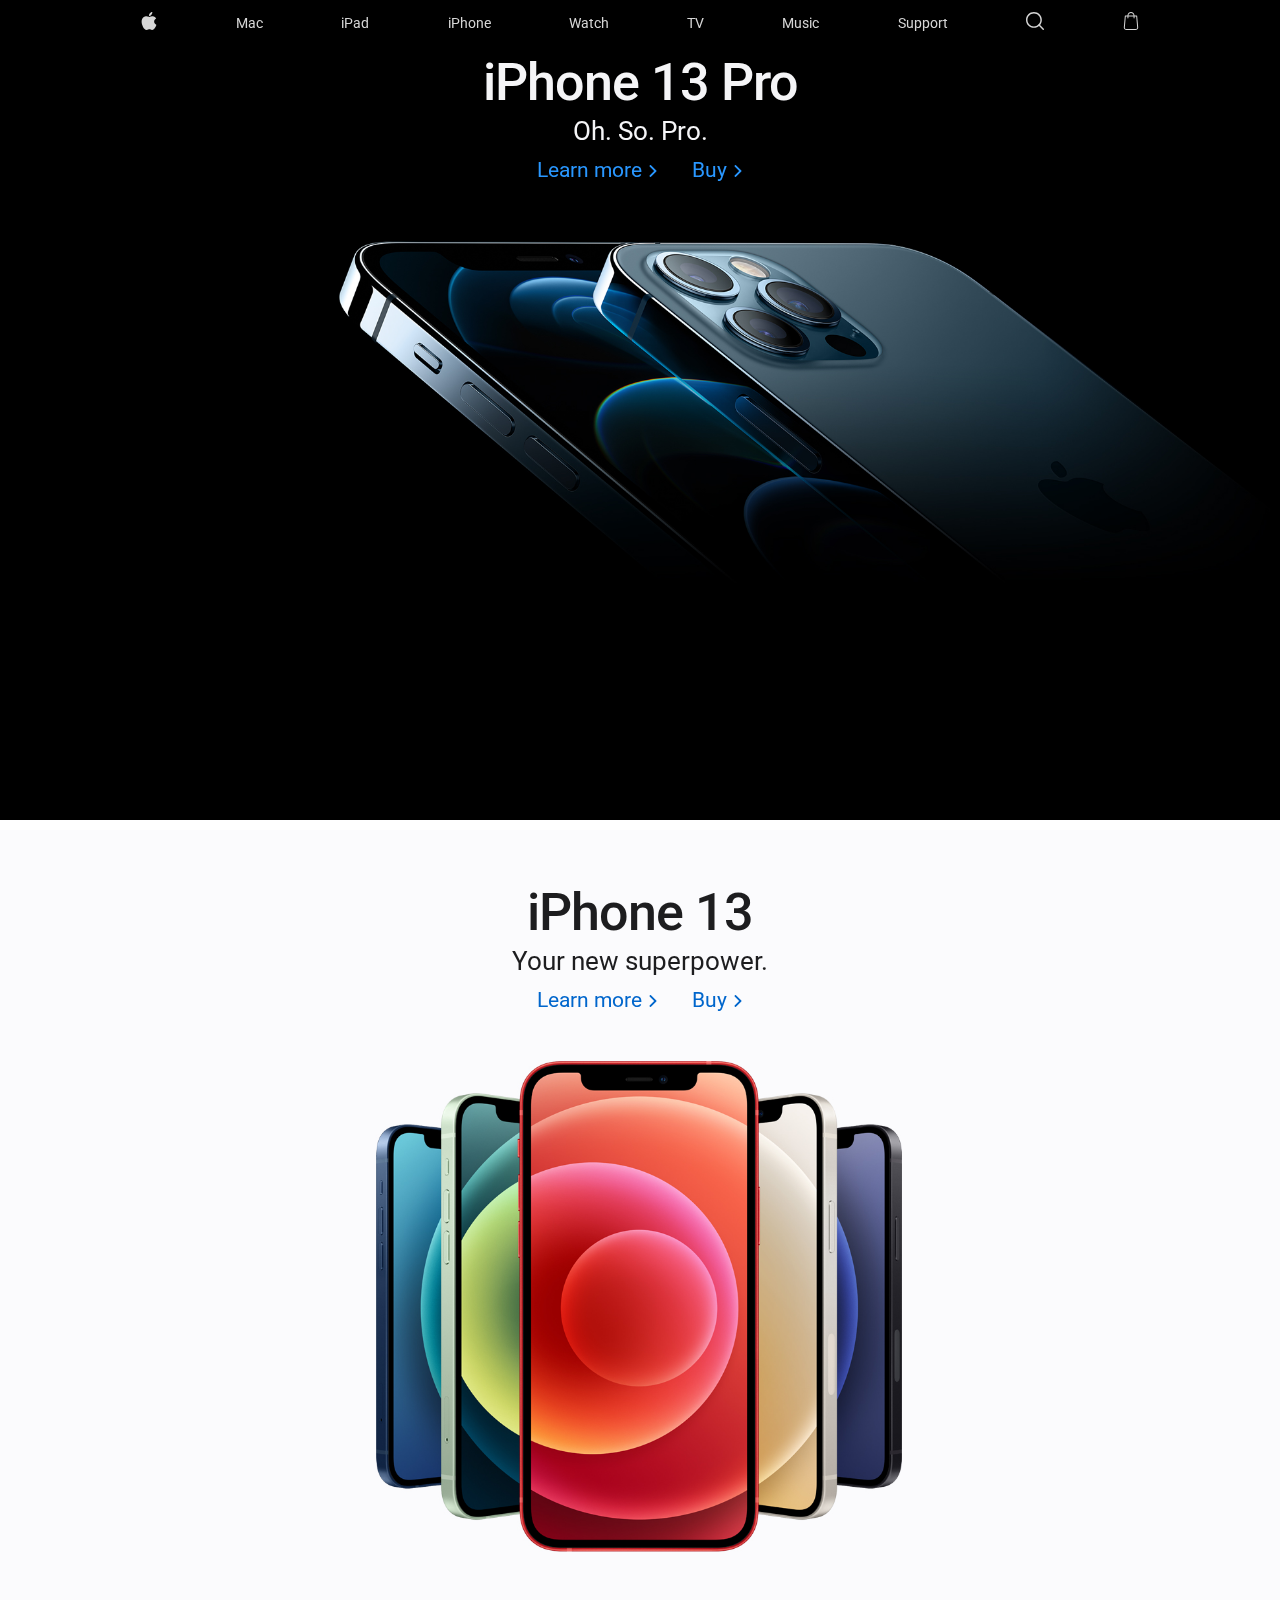
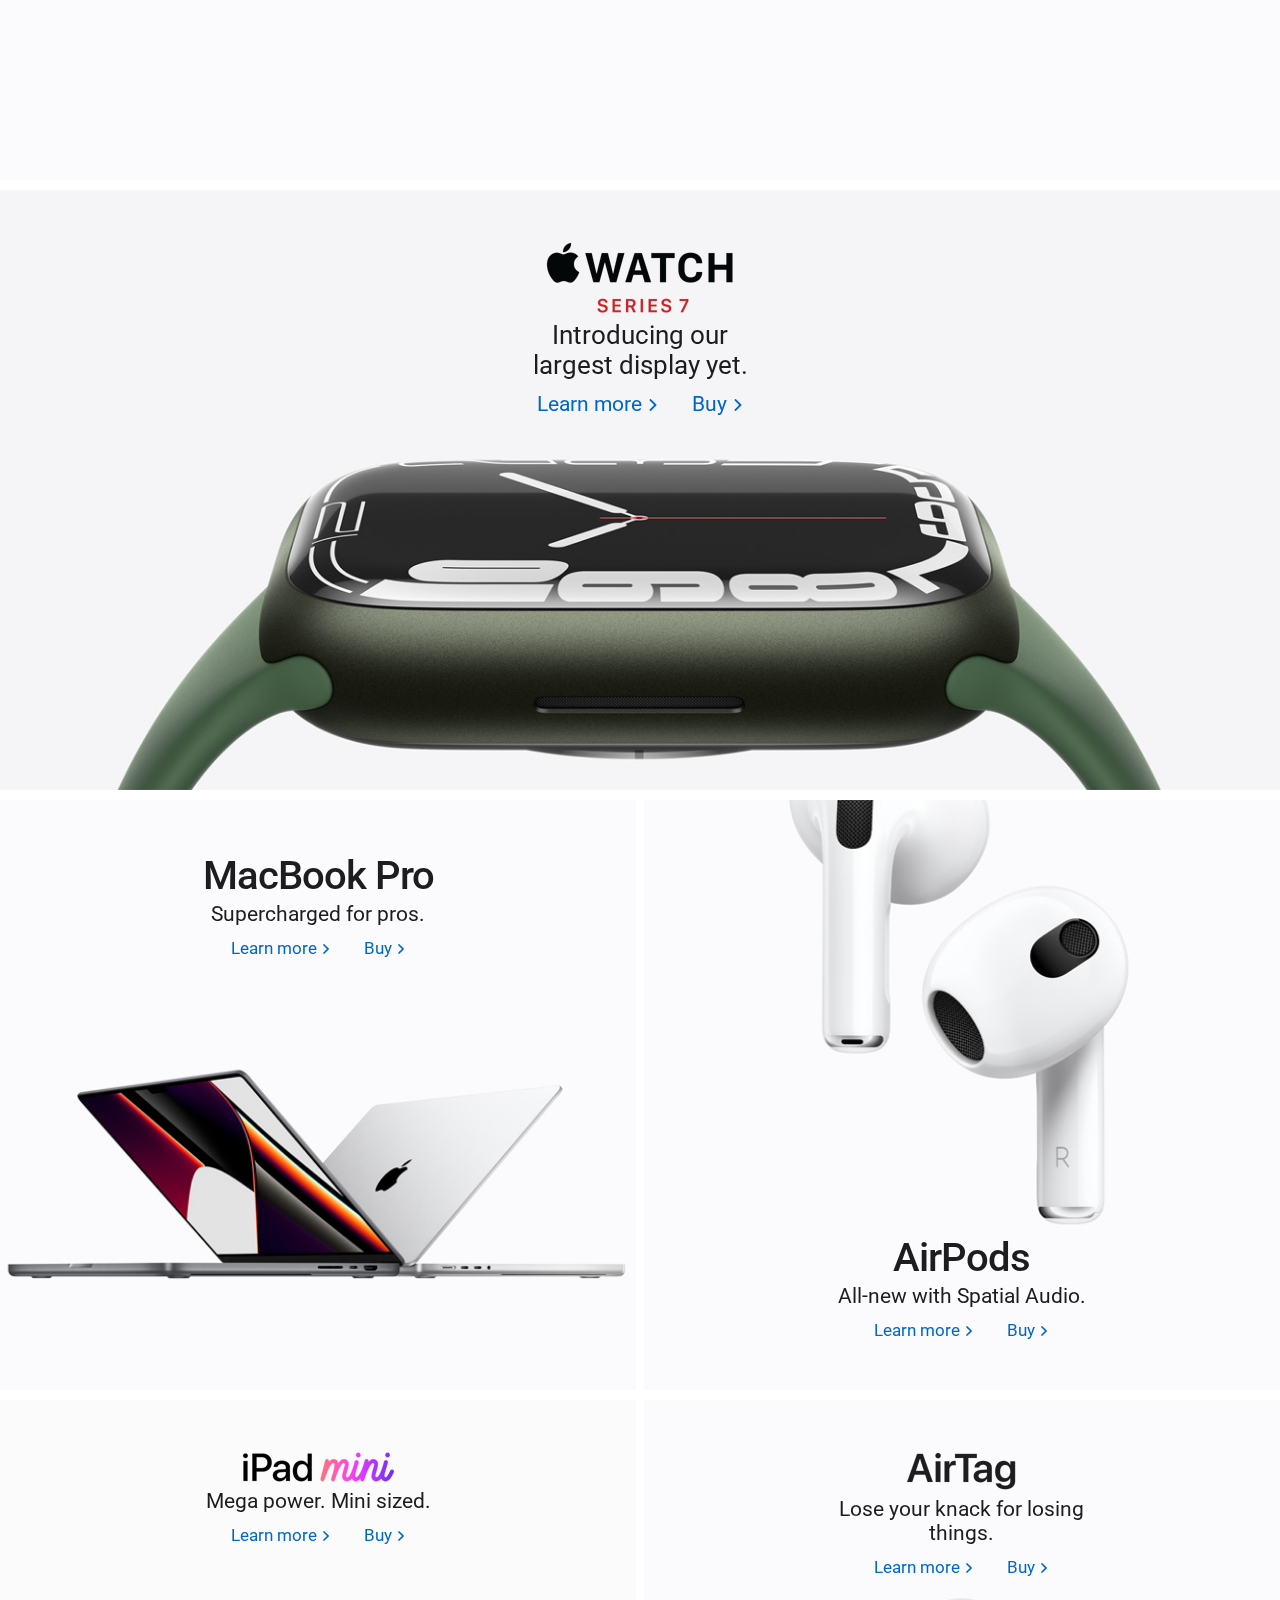
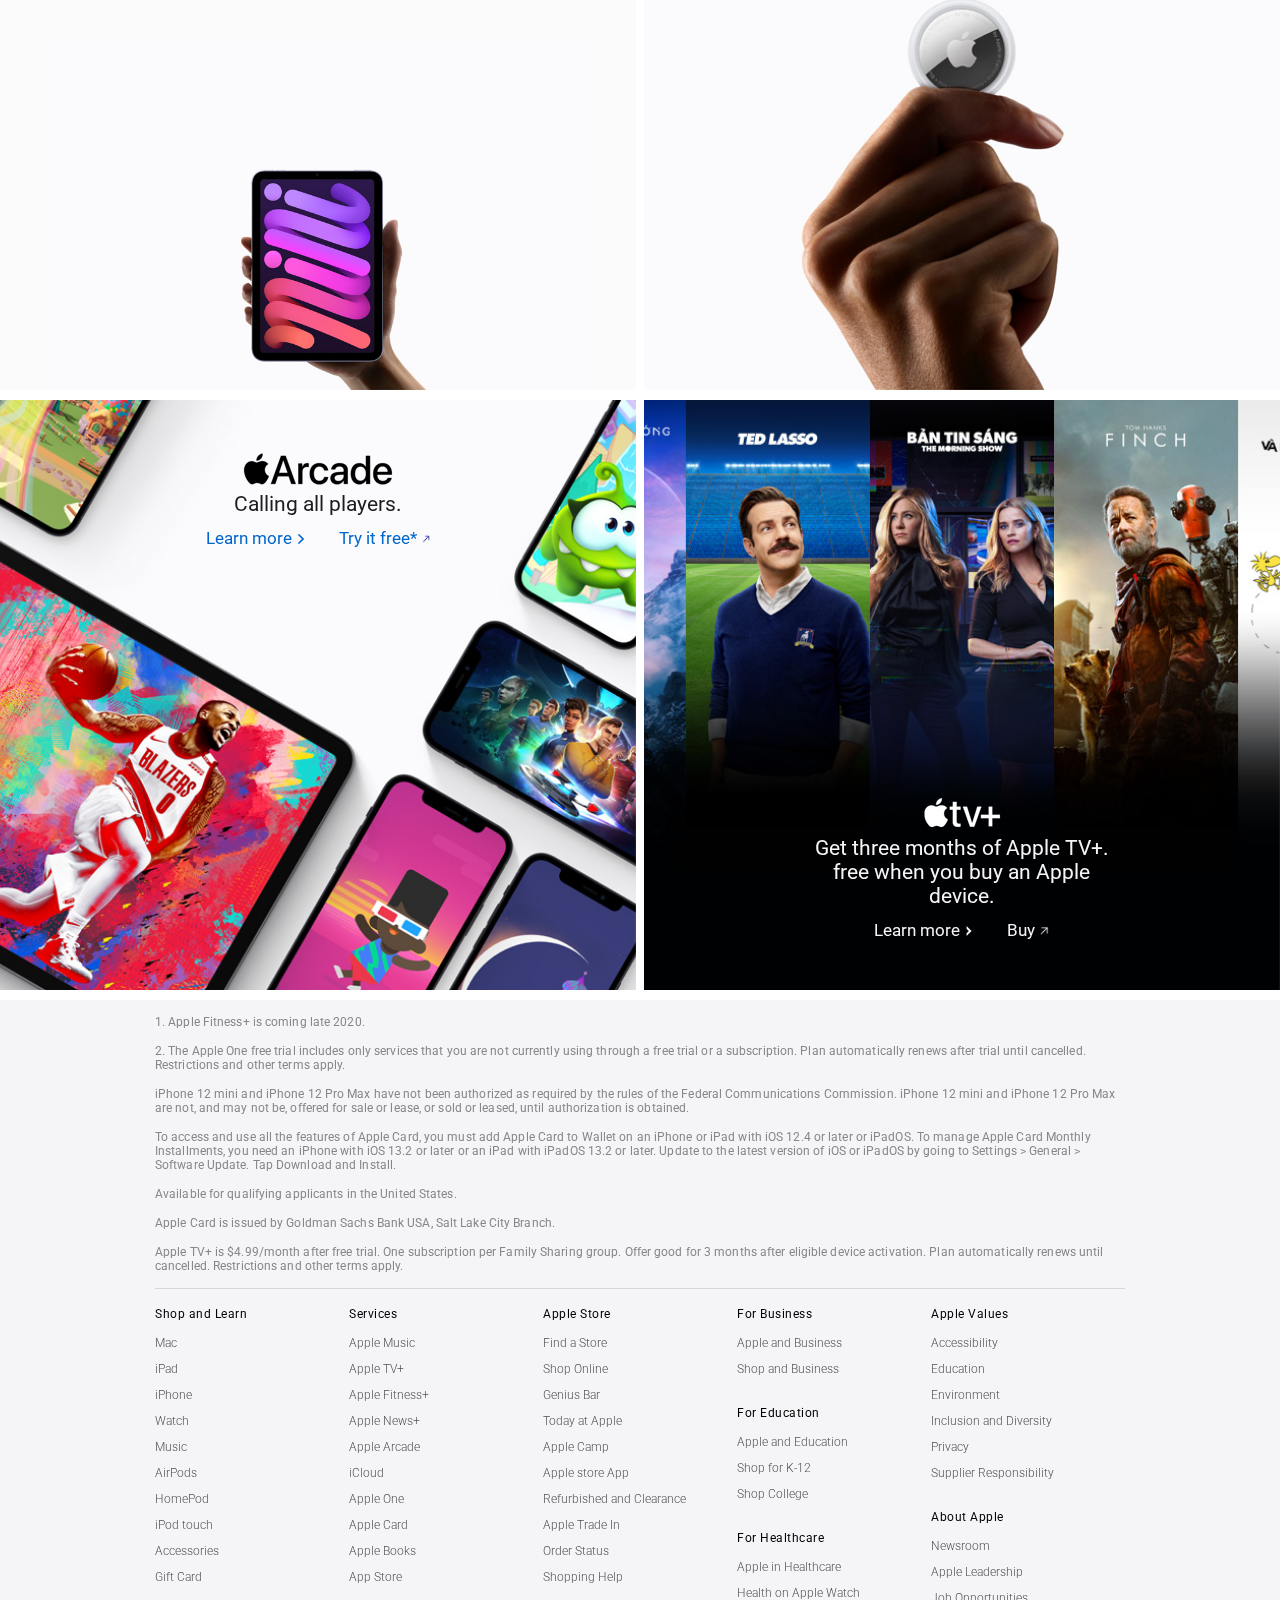
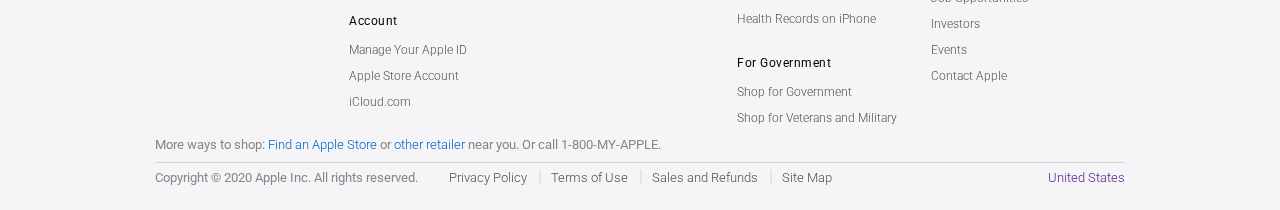
==== commit 64bb149a: "done maybe 2" ====
--- a/apple-clone/index.html
+++ b/apple-clone/index.html
@@ -54,7 +54,7 @@
           <a href=""
             >Learn more <img src="./svg/right-arrow-blue.svg" alt=""
           /></a>
-          <a href="">Shop <img src="./svg/right-arrow-blue.svg" alt="" /></a>
+          <a href="">Buy <img src="./svg/right-arrow-blue.svg" alt="" /></a>
         </div>
       </div>
 
@@ -73,14 +73,14 @@
       ></div>
 
       <div class="top__title2">
-        <h1 class="black">iPhone 12</h1>
-        <h3 class="black">Blast past fast</h3>
+        <h1 class="black">iPhone 13</h1>
+        <h3 class="black">Your new superpower.</h3>
         <div class="top__title--links">
           <a href="" class="dark-blue"
             >Learn more <img src="./svg/right-arrow-darkBlue.svg" alt=""
           /></a>
           <a href="" class="dark-blue"
-            >Shop <img src="./svg/right-arrow-darkBlue.svg" alt=""
+            >Buy <img src="./svg/right-arrow-darkBlue.svg" alt=""
           /></a>
         </div>
       </div>
@@ -107,7 +107,7 @@
             >Learn more <img src="./svg/right-arrow-darkBlue.svg" alt=""
           /></a>
           <a href="" class="dark-blue"
-            >Shop <img src="./svg/right-arrow-darkBlue.svg" alt=""
+            >Buy <img src="./svg/right-arrow-darkBlue.svg" alt=""
           /></a>
         </div>
       </div>
@@ -146,7 +146,7 @@
 
           <div class="top__title">
             <h1 class="black">MacBook Pro</h1>
-            <h3 class="black">Powerful. Colorful. Wonderful.</h3>
+            <h3 class="black">Supercharged for pros.</h3>
             <div class="top__title--links">
               <a href="" class="dark-blue"
                 >Learn more <img src="./svg/right-arrow-darkBlue.svg" alt=""
@@ -166,13 +166,14 @@
 
           <div class="top__title">
             <div class="homePod">
-              <h1 class="black">HomePod mini</h1>
+              <h1 class="black">AirPods</h1>
+              <h3 class="black">All-new with Spatial Audio.</h3>
               <div class="top__title--links">
                 <a href="" class="dark-blue"
                   >Learn more <img src="./svg/right-arrow-darkBlue.svg" alt=""
                 /></a>
                 <a href="" class="dark-blue"
-                  >View pricing
+                  >Buy
                   <img src="./svg/right-arrow-darkBlue.svg" alt=""
                 /></a>
               </div>
@@ -189,19 +190,18 @@
           ></div>
 
           <div class="top__title">
-            <h1 class="black">
-              <img src="./svg/apple _black.svg" alt="apple" />One
-            </h1>
+            <img src="./img/promo_logo_ipad_mini__n5nqff6gq8yu_large.png" alt="apple" />
             <h3 class="black">
-              Bundle up to six Apple services. And enjoy more for less.
+              Mega power. Mini sized.
             </h3>
             <div class="top__title--links">
               <a href="" class="dark-blue"
                 >Learn more <img src="./svg/right-arrow-darkBlue.svg" alt=""
               /></a>
               <a href="" class="dark-blue"
-                >Try it free <img src="./svg/diagonal-arrow.svg" alt=""
-              /></a>
+              >Buy
+              <img src="./svg/right-arrow-darkBlue.svg" alt=""
+            /></a>
             </div>
           </div>
         </div>
@@ -213,19 +213,16 @@
           ></div>
 
           <div class="top__title">
-            <h4>Coming late 2020</h4>
-            <h1 class="black">
-              <img src="./svg/apple _black.svg" alt="apple" />Fitness+
-            </h1>
+            <img src="./img/promo_logo_airtag__c5t9ubtmpuqa_large.png" alt="apple" />
             <h3 class="black">
-              A new fitness experience powered by Apple Watch
+              Lose your knack for losing things.
             </h3>
             <div class="top__title--links">
               <a href="" class="dark-blue"
                 >Learn more <img src="./svg/right-arrow-darkBlue.svg" alt=""
               /></a>
               <a href="" class="dark-blue"
-                >Notify me <img src="./svg/right-arrow-darkBlue.svg" alt=""
+                >Buy <img src="./svg/right-arrow-darkBlue.svg" alt=""
               /></a>
             </div>
           </div>
@@ -240,17 +237,17 @@
           ></div>
 
           <div class="top__title">
-            <h1 class="black">
-              <img src="./svg/apple _black.svg" alt="apple" />Card
-            </h1>
+            <img src="./img/logo__dcojfwkzna2q_large.png" alt="apple" />
             <h3 class="black">
-              Get 3% Daily Cash back on purchases from Apple when you use Apple
-              Card.
+                Calling all players.
             </h3>
             <div class="top__title--links">
               <a href="" class="dark-blue"
                 >Learn more <img src="./svg/right-arrow-darkBlue.svg" alt=""
               /></a>
+              <a href="" class="dark-blue"
+                >Try it free* <img src="./img/icons8-up-right-48.png" alt=""
+            /></a>
             </div>
           </div>
         </div>
@@ -261,13 +258,20 @@
             style="background-image: url(./img/test/title_2.jpg)"
           ></div>
 
-          <div class="top__title">
-            <h1 class="black">tv+</h1>
-            <div class="subTitle">
-              <h3 class="black">
-                Streaming free exclusively through November 1.
-              </h3>
-              <a href="">Watch now <img src="./svg/play.svg" alt="" /></a>
+
+          <div class="top__title">
+            <div class="homePod">
+              <img src="./img/logo__dcojfwkzna2q_large (1).png" alt="apple" />
+              <h3 class="white">Get three months of Apple TV+. free when you buy an Apple device.</h3>
+              <div class="top__title--links">
+                <a href="" class="white"
+                  >Learn more <img src="./img/arrow-29-32.png" alt=""
+                /></a>
+                <a href="" class="white"
+                  >Buy
+                  <img src="./img/icons8-up-right-48-ww.png" alt=""
+                /></a>
+              </div>
             </div>
           </div>
         </div>
--- a/apple-clone/style.css
+++ b/apple-clone/style.css
@@ -34,9 +34,14 @@
   color: var(--text) !important;
 }
 
+.white {
+  color: var(--white) !important;
+}
+
 .dark-blue {
   color: #06c !important;
 }
+
 
 header {
   width: 100%;
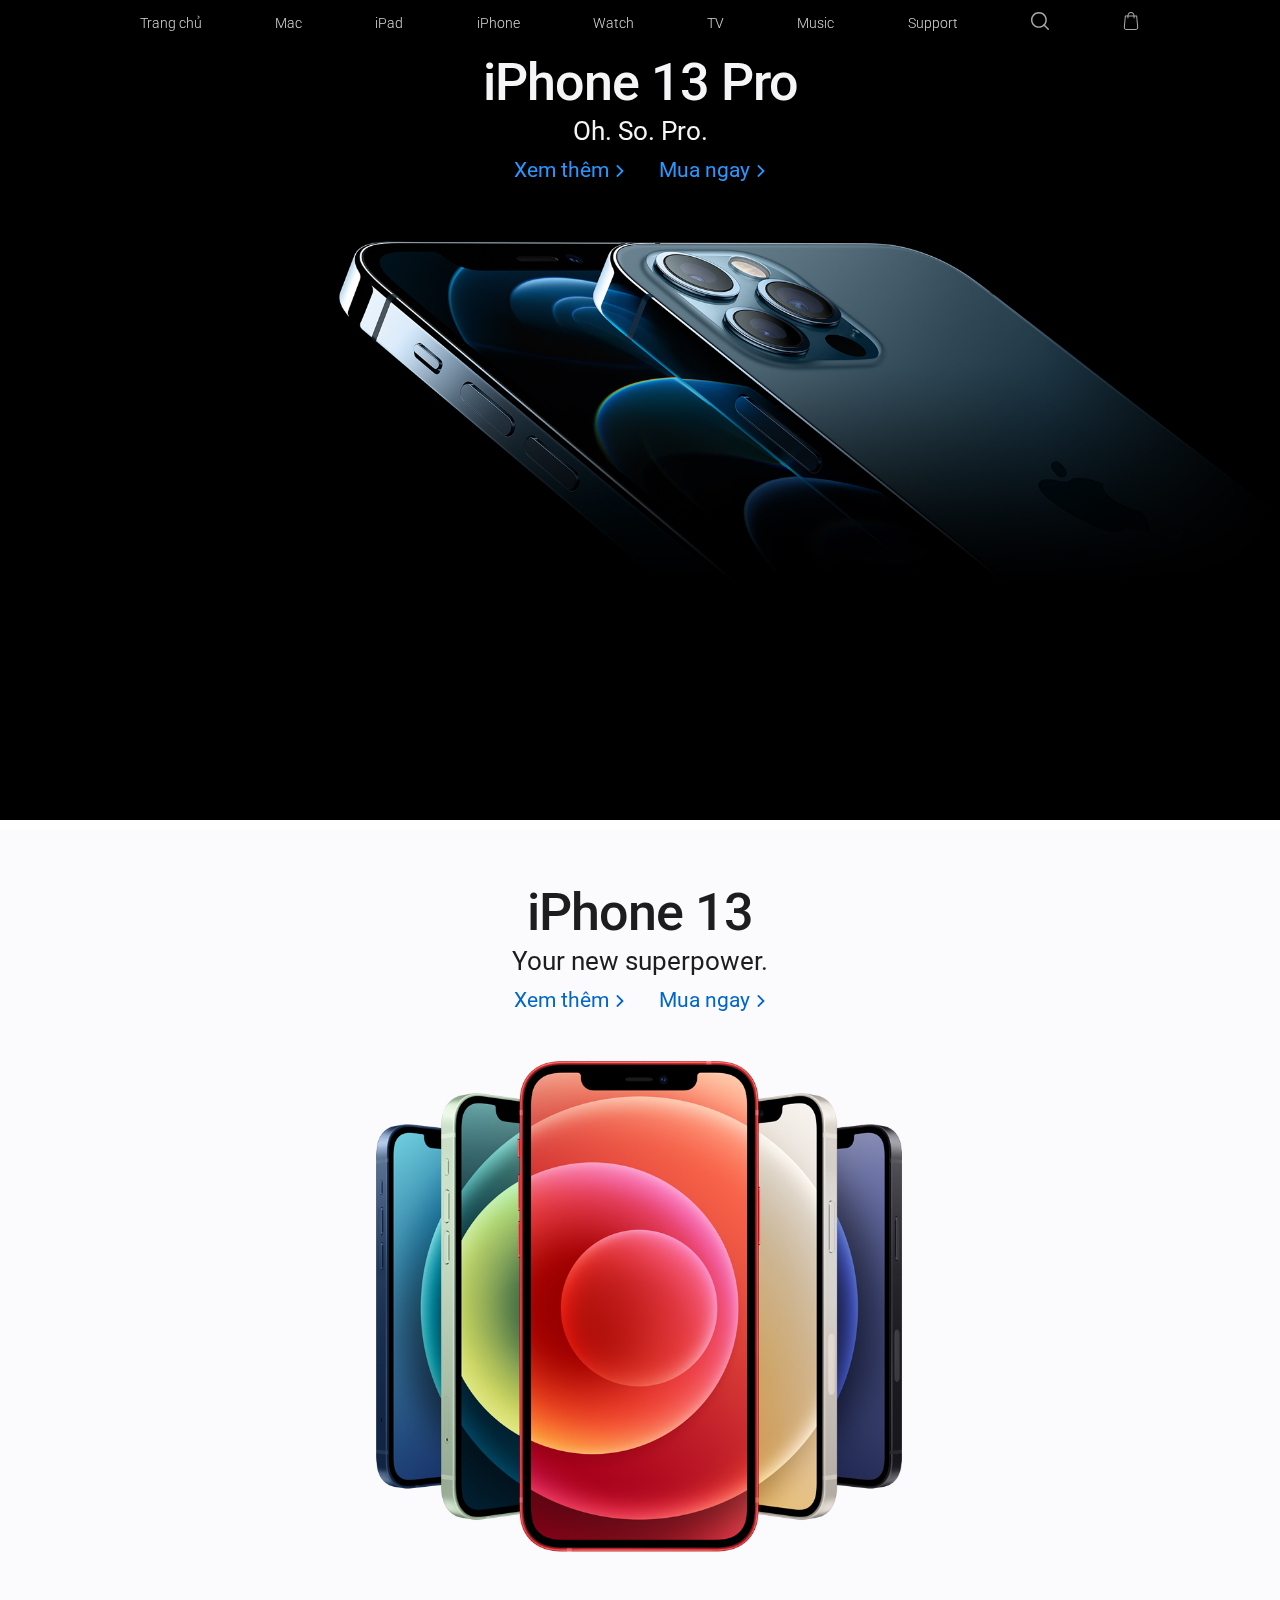
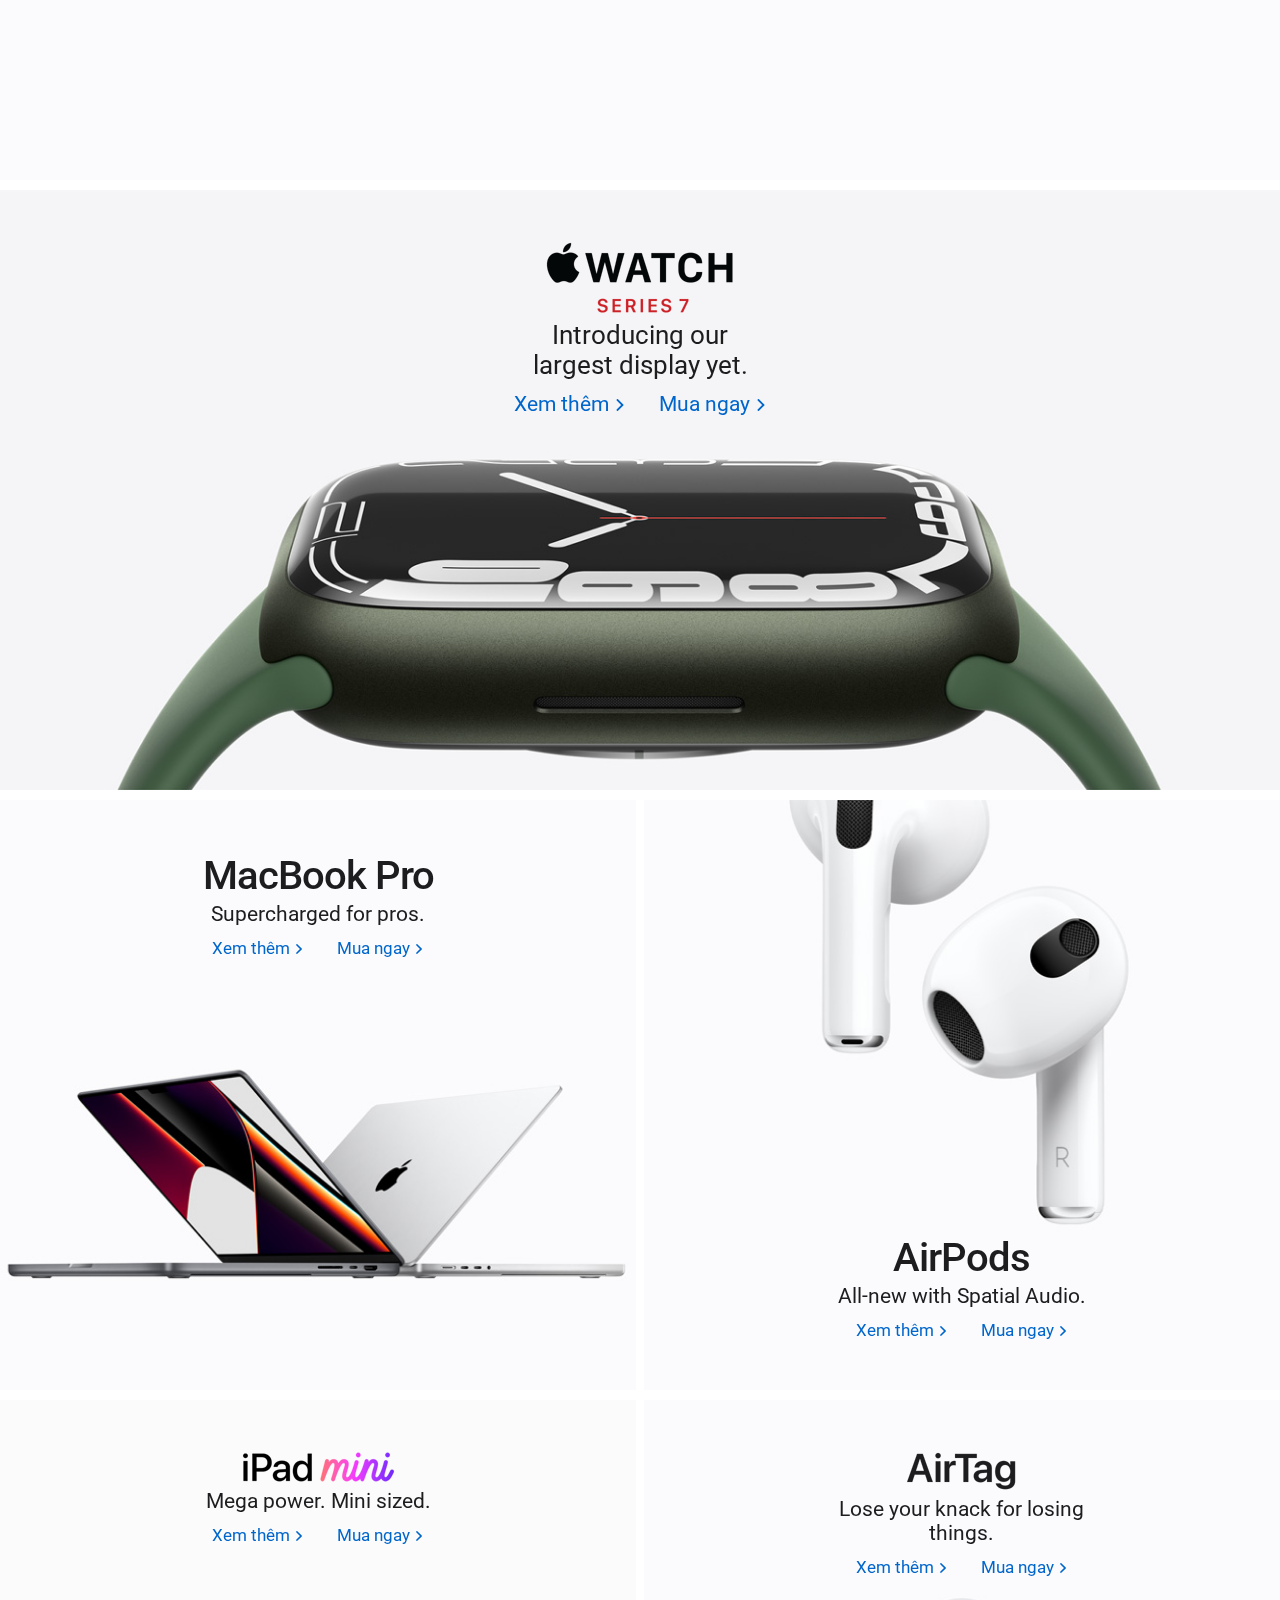
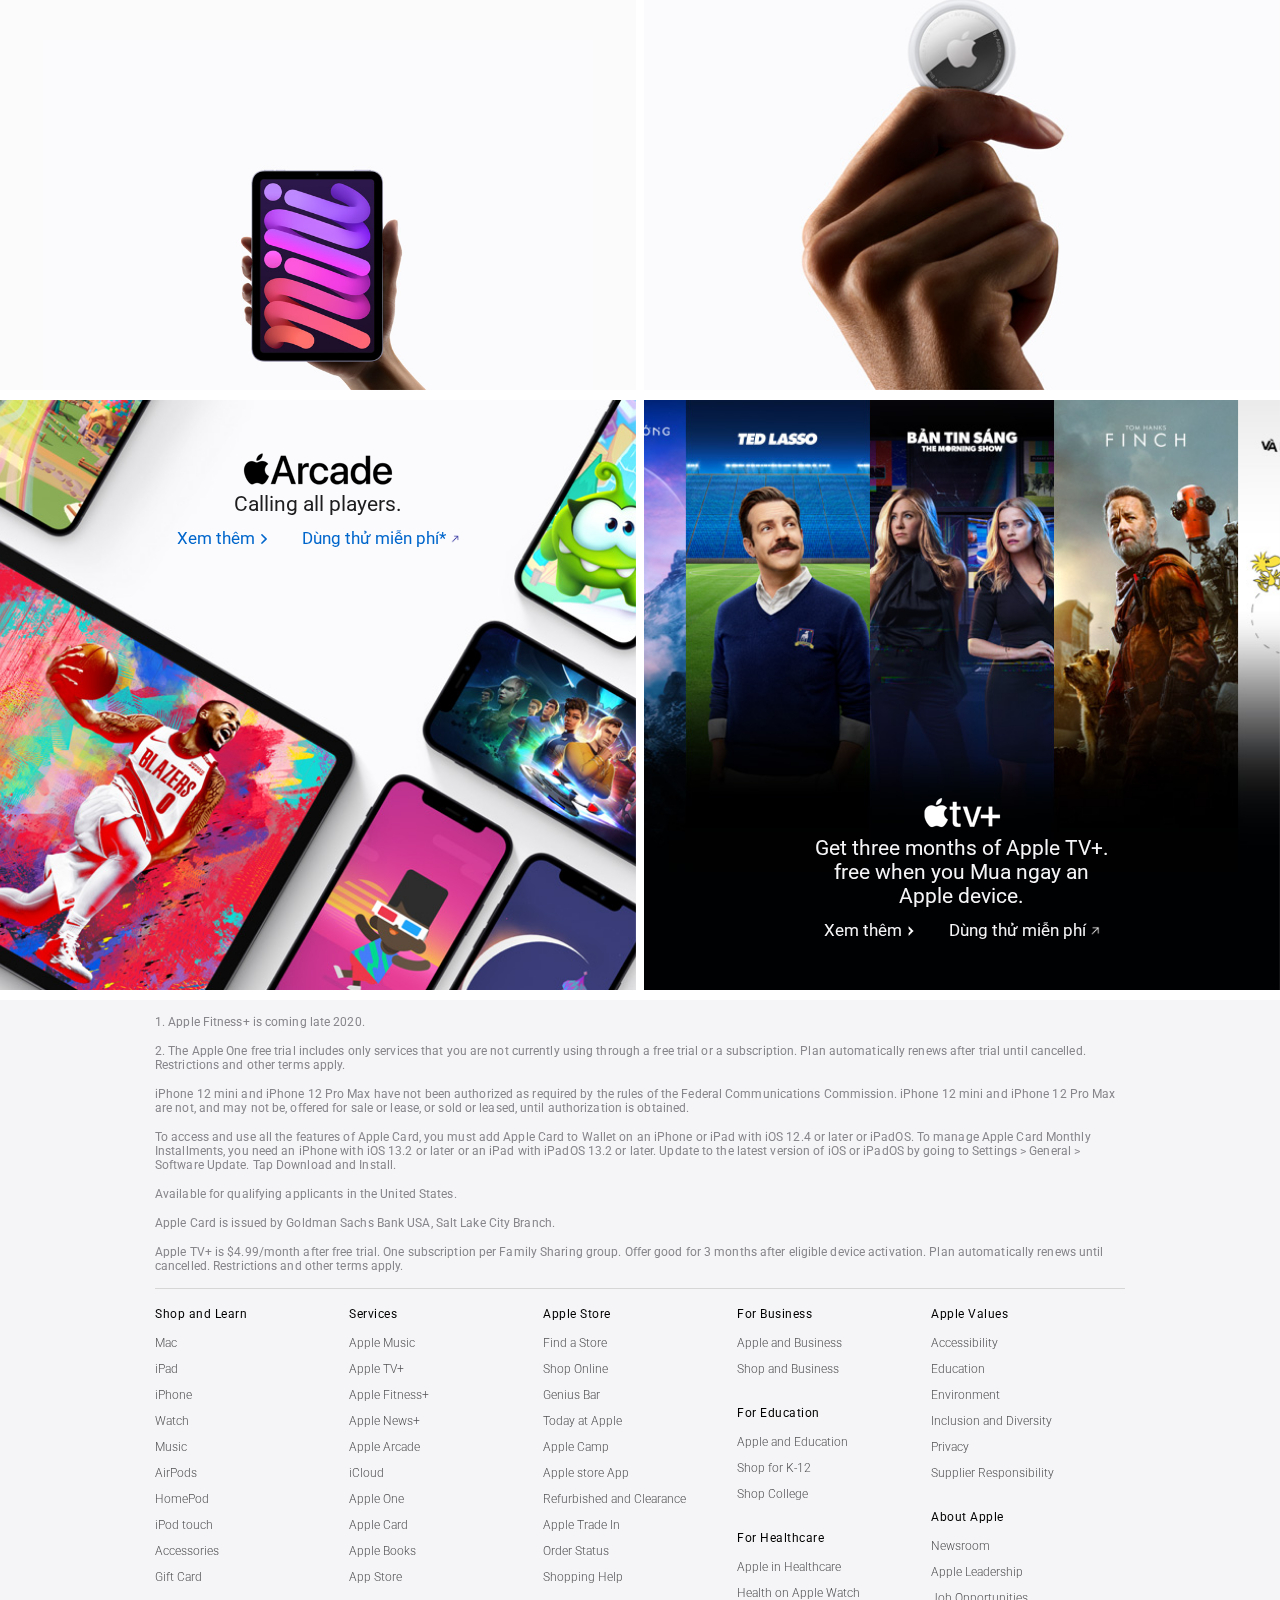
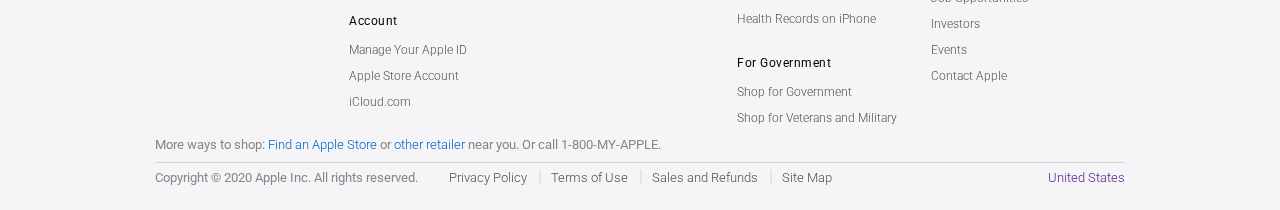
==== commit 6d201bc7: "maybe done home 3" ====
--- a/apple-clone/index.html
+++ b/apple-clone/index.html
@@ -15,16 +15,17 @@
     <!-- Header -->
     <header>
       <ul>
-        <li><img src="./svg/apple.svg" alt="apple" /></li>
-        <li>Mac</li>
-        <li>iPad</li>
-        <li>iPhone</li>
-        <li>Watch</li>
-        <li>TV</li>
-        <li>Music</li>
-        <li>Support</li>
-        <li><img src="./svg/search.svg" alt="search" /></li>
-        <li><img src="./svg/shopping-bag.svg" alt="shopping bag" /></li>
+        <!-- <li><img src="./svg/apple.svg" alt="apple" /></li> -->
+        <li><a href="./index.html">Trang chủ</a></li>
+        <li><a href="">Mac</a></li>
+        <li><a href="">iPad</a></li>
+        <li><a href="">iPhone</a></li>
+        <li><a href="">Watch</a></li>
+        <li><a href="">TV</a></li>
+        <li><a href="">Music</a></li>
+        <li><a href="">Support</a></li>
+        <li><a href="#"><img src="./svg/search.svg" alt="search" /></a></li>
+        <li><a href="#"><img src="./svg/shopping-bag.svg" alt="shopping bag" /></a></li>
       </ul>
     </header>
 
@@ -52,9 +53,9 @@
         <h3 style="color: #f5f5f7;">Oh. So. Pro.</h3>
         <div class="top__title--links">
           <a href=""
-            >Learn more <img src="./svg/right-arrow-blue.svg" alt=""
-          /></a>
-          <a href="">Buy <img src="./svg/right-arrow-blue.svg" alt="" /></a>
+            >Xem thêm <img src="./svg/right-arrow-blue.svg" alt=""
+          /></a>
+          <a href="">Mua ngay <img src="./svg/right-arrow-blue.svg" alt="" /></a>
         </div>
       </div>
 
@@ -77,10 +78,10 @@
         <h3 class="black">Your new superpower.</h3>
         <div class="top__title--links">
           <a href="" class="dark-blue"
-            >Learn more <img src="./svg/right-arrow-darkBlue.svg" alt=""
+            >Xem thêm <img src="./svg/right-arrow-darkBlue.svg" alt=""
           /></a>
           <a href="" class="dark-blue"
-            >Buy <img src="./svg/right-arrow-darkBlue.svg" alt=""
+            >Mua ngay <img src="./svg/right-arrow-darkBlue.svg" alt=""
           /></a>
         </div>
       </div>
@@ -104,10 +105,10 @@
         <h3>Introducing our largest display yet.</h3>
         <div class="top__title--links">
           <a href="" class="dark-blue"
-            >Learn more <img src="./svg/right-arrow-darkBlue.svg" alt=""
+            >Xem thêm <img src="./svg/right-arrow-darkBlue.svg" alt=""
           /></a>
           <a href="" class="dark-blue"
-            >Buy <img src="./svg/right-arrow-darkBlue.svg" alt=""
+            >Mua ngay <img src="./svg/right-arrow-darkBlue.svg" alt=""
           /></a>
         </div>
       </div>
@@ -129,9 +130,9 @@
         <h3>The future of health is on your wrist.</h3>
         <div class="top__title--links">
           <a href=""
-            >Learn more <img src="./svg/right-arrow-blue.svg" alt=""
-          /></a>
-          <a href="">Buy <img src="./svg/right-arrow-blue.svg" alt="" /></a>
+            >Xem thêm <img src="./svg/right-arrow-blue.svg" alt=""
+          /></a>
+          <a href="">Mua ngay <img src="./svg/right-arrow-blue.svg" alt="" /></a>
         </div>
       </div>
     </section> -->
@@ -149,10 +150,10 @@
             <h3 class="black">Supercharged for pros.</h3>
             <div class="top__title--links">
               <a href="" class="dark-blue"
-                >Learn more <img src="./svg/right-arrow-darkBlue.svg" alt=""
-              /></a>
-              <a href="" class="dark-blue"
-                >Buy <img src="./svg/right-arrow-darkBlue.svg" alt=""
+                >Xem thêm <img src="./svg/right-arrow-darkBlue.svg" alt=""
+              /></a>
+              <a href="" class="dark-blue"
+                >Mua ngay <img src="./svg/right-arrow-darkBlue.svg" alt=""
               /></a>
             </div>
           </div>
@@ -170,10 +171,10 @@
               <h3 class="black">All-new with Spatial Audio.</h3>
               <div class="top__title--links">
                 <a href="" class="dark-blue"
-                  >Learn more <img src="./svg/right-arrow-darkBlue.svg" alt=""
+                  >Xem thêm <img src="./svg/right-arrow-darkBlue.svg" alt=""
                 /></a>
                 <a href="" class="dark-blue"
-                  >Buy
+                  >Mua ngay
                   <img src="./svg/right-arrow-darkBlue.svg" alt=""
                 /></a>
               </div>
@@ -196,10 +197,10 @@
             </h3>
             <div class="top__title--links">
               <a href="" class="dark-blue"
-                >Learn more <img src="./svg/right-arrow-darkBlue.svg" alt=""
-              /></a>
-              <a href="" class="dark-blue"
-              >Buy
+                >Xem thêm <img src="./svg/right-arrow-darkBlue.svg" alt=""
+              /></a>
+              <a href="" class="dark-blue"
+              >Mua ngay
               <img src="./svg/right-arrow-darkBlue.svg" alt=""
             /></a>
             </div>
@@ -219,10 +220,10 @@
             </h3>
             <div class="top__title--links">
               <a href="" class="dark-blue"
-                >Learn more <img src="./svg/right-arrow-darkBlue.svg" alt=""
-              /></a>
-              <a href="" class="dark-blue"
-                >Buy <img src="./svg/right-arrow-darkBlue.svg" alt=""
+                >Xem thêm <img src="./svg/right-arrow-darkBlue.svg" alt=""
+              /></a>
+              <a href="" class="dark-blue"
+                >Mua ngay <img src="./svg/right-arrow-darkBlue.svg" alt=""
               /></a>
             </div>
           </div>
@@ -243,10 +244,10 @@
             </h3>
             <div class="top__title--links">
               <a href="" class="dark-blue"
-                >Learn more <img src="./svg/right-arrow-darkBlue.svg" alt=""
-              /></a>
-              <a href="" class="dark-blue"
-                >Try it free* <img src="./img/icons8-up-right-48.png" alt=""
+                >Xem thêm <img src="./svg/right-arrow-darkBlue.svg" alt=""
+              /></a>
+              <a href="" class="dark-blue"
+                >Dùng thử miễn phí* <img src="./img/icons8-up-right-48.png" alt=""
             /></a>
             </div>
           </div>
@@ -262,13 +263,13 @@
           <div class="top__title">
             <div class="homePod">
               <img src="./img/logo__dcojfwkzna2q_large (1).png" alt="apple" />
-              <h3 class="white">Get three months of Apple TV+. free when you buy an Apple device.</h3>
+              <h3 class="white">Get three months of Apple TV+. free when you Mua ngay an Apple device.</h3>
               <div class="top__title--links">
                 <a href="" class="white"
-                  >Learn more <img src="./img/arrow-29-32.png" alt=""
+                  >Xem thêm <img src="./img/arrow-29-32.png" alt=""
                 /></a>
                 <a href="" class="white"
-                  >Buy
+                  >Dùng thử miễn phí
                   <img src="./img/icons8-up-right-48-ww.png" alt=""
                 /></a>
               </div>
--- a/apple-clone/style.css
+++ b/apple-clone/style.css
@@ -69,21 +69,29 @@
   -webkit-box-pack: justify;
       -ms-flex-pack: justify;
           justify-content: space-between;
+  list-style: none;
+}
+
+header ul li a{
+  cursor: pointer;
+  text-decoration: none;
   color: var(--greyLight);
 }
 
-header ul li {
-  cursor: pointer;
-  list-style: none;
-}
-
-header ul li:hover {
+header ul li a:hover {
   color: #fff;
+  text-decoration: none;
 }
 
 header ul li img {
   width: 18px;
   height: 18px;
+  opacity: .8;
+}
+
+header ul li img:hover {
+  opacity: 1;
+
 }
 
 .information {
